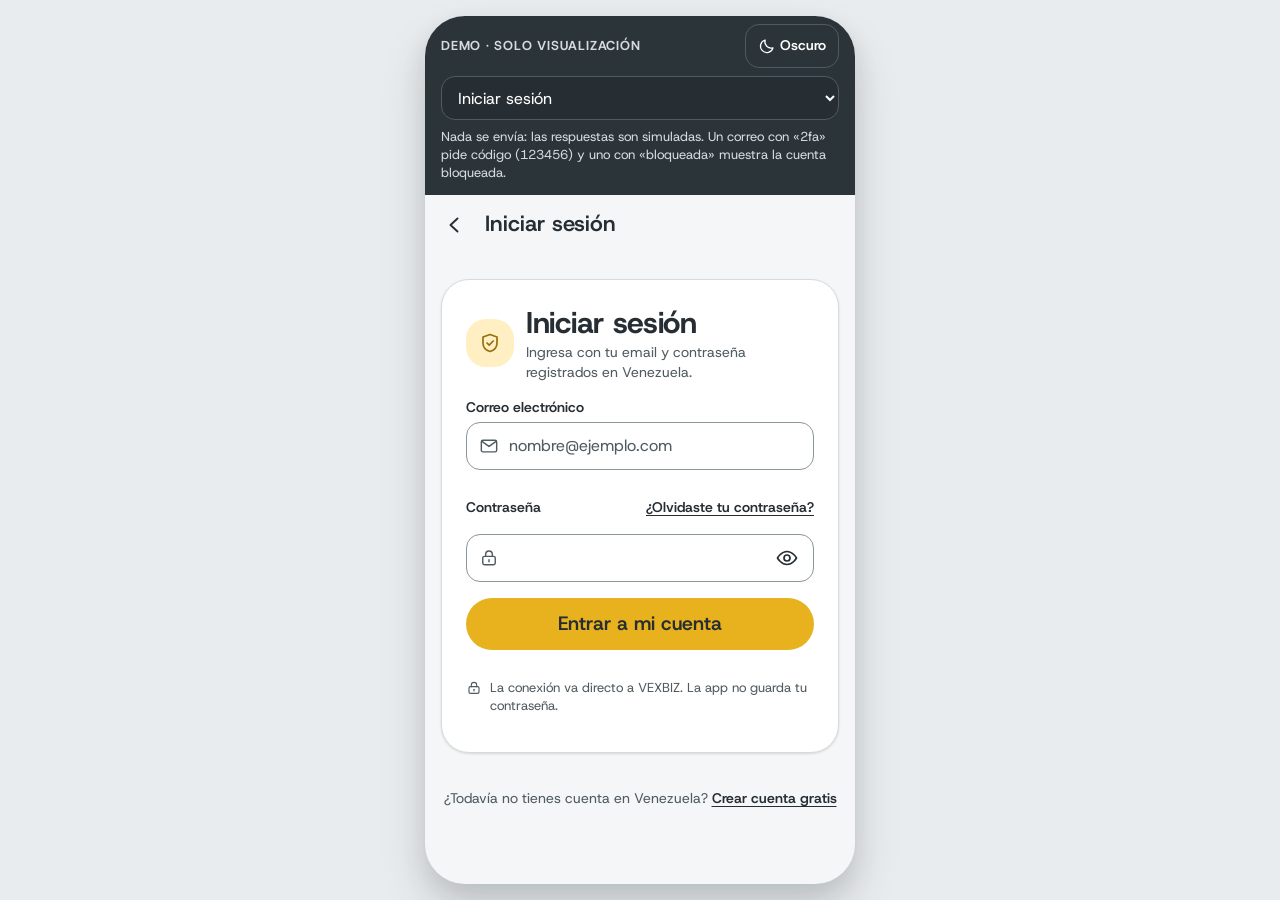
==== acceso-demo.html @ 03c1a617 "Copia de visualización de Iniciar sesión y Crear cuenta (acceso-demo.html) con estados simulados (v1" ====
<!doctype html>
<html lang="es">
<head>
<meta charset="utf-8">
<meta name="viewport" content="width=device-width, initial-scale=1, viewport-fit=cover">
<meta name="robots" content="noindex">
<meta name="theme-color" content="#FFD85E">
<title>VEXBIZ · Acceso (demo)</title>
<link rel="icon" href="assets/icons/favicon-64.png">
<!-- Copia SOLO PARA VISUALIZACIÓN de Iniciar sesión y Crear cuenta. No se conecta a ninguna API:
     todas las respuestas son simuladas en esta página. Generada por tools/build_local.py desde
     tools/acceso-demo.template.html (el sprite de íconos se copia de index.html). -->
<link rel="stylesheet" href="assets/css/fonts.local.css">
<link rel="stylesheet" href="assets/css/tokens.css">
<link rel="stylesheet" href="assets/css/app.css">
<style>
  /* Barra de la demo: fuera del diseño de la app, solo para moverse entre estados */
  .demo { position: sticky; top: 0; z-index: calc(var(--vx-z-sticky) + 1); display: flex; flex-direction: column; gap: var(--vx-sp-2); padding: var(--vx-sp-2) var(--app-gutter) var(--vx-sp-3); background: var(--vx-n-800); color: var(--vx-n-0); }
  .demo__top { display: flex; align-items: center; gap: var(--vx-sp-2); }
  .demo__tag { flex: 1; min-width: 0; font-size: var(--vx-fs-xs); font-weight: 700; letter-spacing: var(--vx-ls-caps); text-transform: uppercase; color: var(--vx-n-200); }
  .demo select { width: 100%; height: var(--vx-tap); padding-inline: var(--vx-sp-3); border-radius: var(--vx-r-md); border: 1px solid var(--vx-n-600); background: var(--vx-n-900); color: var(--vx-n-0); font: inherit; font-size: var(--vx-fs-body); }
  .demo__theme { height: var(--vx-tap); padding-inline: var(--vx-sp-3); border-radius: var(--vx-r-md); border: 1px solid var(--vx-n-600); color: var(--vx-n-0); font-size: var(--vx-fs-sm); font-weight: 600; display: inline-flex; align-items: center; gap: var(--vx-sp-1); }
  .demo__theme .ico { width: 18px; height: 18px; }
  .demo__hint { margin: 0; font-size: var(--vx-fs-xs); color: var(--vx-n-200); }
  .demo-screen { padding-bottom: var(--vx-sp-8); }
  .demo-screen .topbar { top: 0; position: relative; }
  .app .toast { bottom: calc(var(--vx-sp-6) + env(safe-area-inset-bottom, 0px)); }
</style>
<script>try{var t=localStorage.getItem('vx-theme');if(t==='light'||t==='dark')document.documentElement.setAttribute('data-theme',t);}catch(e){}</script>
</head>
<body>
<svg xmlns="http://www.w3.org/2000/svg" width="0" height="0" style="position:absolute" aria-hidden="true" focusable="false">
<defs>
  <g id="i-base" fill="none" stroke="currentColor" stroke-width="1.7" stroke-linecap="round" stroke-linejoin="round"></g>
</defs>
<symbol id="i-search" viewBox="0 0 24 24" fill="none" stroke="currentColor" stroke-width="1.8" stroke-linecap="round" stroke-linejoin="round"><circle cx="11" cy="11" r="7"/><path d="m20 20-3.5-3.5"/></symbol>
<symbol id="i-cart" viewBox="0 0 24 24" fill="none" stroke="currentColor" stroke-width="1.7" stroke-linecap="round" stroke-linejoin="round"><path d="M3 4h2l2.2 10.2a2 2 0 0 0 2 1.6h7.7a2 2 0 0 0 2-1.5L20.5 8H6"/><circle cx="10" cy="20" r="1.4"/><circle cx="17.5" cy="20" r="1.4"/></symbol>
<symbol id="i-user" viewBox="0 0 24 24" fill="none" stroke="currentColor" stroke-width="1.7" stroke-linecap="round" stroke-linejoin="round"><circle cx="12" cy="8" r="3.6"/><path d="M4.5 20a7.5 7.5 0 0 1 15 0"/></symbol>
<symbol id="i-heart" viewBox="0 0 24 24" fill="none" stroke="currentColor" stroke-width="1.7" stroke-linecap="round" stroke-linejoin="round"><path d="M12 20s-7.5-4.6-7.5-9.4A4.1 4.1 0 0 1 12 7.8a4.1 4.1 0 0 1 7.5 2.8C19.5 15.4 12 20 12 20Z"/></symbol>
<symbol id="i-menu" viewBox="0 0 24 24" fill="none" stroke="currentColor" stroke-width="1.8" stroke-linecap="round"><path d="M4 7h16M4 12h16M4 17h16"/></symbol>
<symbol id="i-x" viewBox="0 0 24 24" fill="none" stroke="currentColor" stroke-width="1.8" stroke-linecap="round"><path d="M6 6l12 12M18 6L6 18"/></symbol>
<symbol id="i-store" viewBox="0 0 24 24" fill="none" stroke="currentColor" stroke-width="1.7" stroke-linecap="round" stroke-linejoin="round"><path d="M3.5 9.5 5 4.5h14l1.5 5"/><path d="M4.5 9.5v10h15v-10"/><path d="M9 19.5v-5h6v5"/></symbol>
<symbol id="i-check" viewBox="0 0 24 24" fill="none" stroke="currentColor" stroke-width="2" stroke-linecap="round" stroke-linejoin="round"><path d="m4.5 12.5 5 5 10-11"/></symbol>
<symbol id="i-check-circle" viewBox="0 0 24 24" fill="none" stroke="currentColor" stroke-width="1.8" stroke-linecap="round" stroke-linejoin="round"><circle cx="12" cy="12" r="9"/><path d="m8 12.3 2.7 2.7L16 9.5"/></symbol>
<symbol id="i-shield" viewBox="0 0 24 24" fill="none" stroke="currentColor" stroke-width="1.7" stroke-linecap="round" stroke-linejoin="round"><path d="M12 3.5 5 6v6c0 4.2 3 7.3 7 8.5 4-1.2 7-4.3 7-8.5V6l-7-2.5Z"/><path d="m9 12 2.2 2.2L15.2 10"/></symbol>
<symbol id="i-truck" viewBox="0 0 24 24" fill="none" stroke="currentColor" stroke-width="1.7" stroke-linecap="round" stroke-linejoin="round"><path d="M2.5 6.5h10v9h-10z"/><path d="M12.5 10h4l3 3v2.5h-7z"/><circle cx="6.5" cy="18" r="1.6"/><circle cx="16.5" cy="18" r="1.6"/></symbol>
<symbol id="i-box" viewBox="0 0 24 24" fill="none" stroke="currentColor" stroke-width="1.7" stroke-linecap="round" stroke-linejoin="round"><path d="M12 3.2 20 7v10l-8 3.8L4 17V7l8-3.8Z"/><path d="M4 7l8 3.8L20 7M12 10.8V20.8"/></symbol>
<symbol id="i-tools" viewBox="0 0 24 24" fill="none" stroke="currentColor" stroke-width="1.7" stroke-linecap="round" stroke-linejoin="round"><path d="M14.5 6.5a3.5 3.5 0 0 0 4.6 4.6L21 13l-8 8-2-2"/><path d="M9.5 4 4 9.5l3 3 2.5-2.5 3 3"/></symbol>
<symbol id="i-snow" viewBox="0 0 24 24" fill="none" stroke="currentColor" stroke-width="1.7" stroke-linecap="round" stroke-linejoin="round"><path d="M12 3v18M4.2 7.5l15.6 9M19.8 7.5l-15.6 9"/></symbol>
<symbol id="i-car" viewBox="0 0 24 24" fill="none" stroke="currentColor" stroke-width="1.7" stroke-linecap="round" stroke-linejoin="round"><path d="M3.5 15v-2.4L5.6 8h12.8l2.1 4.6V15"/><path d="M3.5 15h17"/><circle cx="7.2" cy="17" r="1.6"/><circle cx="16.8" cy="17" r="1.6"/></symbol>
<symbol id="i-moto" viewBox="0 0 24 24" fill="none" stroke="currentColor" stroke-width="1.7" stroke-linecap="round" stroke-linejoin="round"><circle cx="5" cy="16.5" r="3"/><circle cx="19" cy="16.5" r="3"/><path d="M8 16.5h5l3-6h3M10 10.5h4"/></symbol>
<symbol id="i-bolt" viewBox="0 0 24 24" fill="none" stroke="currentColor" stroke-width="1.7" stroke-linecap="round" stroke-linejoin="round"><path d="M13.5 3 6 13.5h5L10 21l7.5-10.5h-5L13.5 3Z"/></symbol>
<symbol id="i-pin" viewBox="0 0 24 24" fill="none" stroke="currentColor" stroke-width="1.7" stroke-linecap="round" stroke-linejoin="round"><path d="M12 21s6.5-6 6.5-10.5a6.5 6.5 0 1 0-13 0C5.5 15 12 21 12 21Z"/><circle cx="12" cy="10.3" r="2.4"/></symbol>
<symbol id="i-clock" viewBox="0 0 24 24" fill="none" stroke="currentColor" stroke-width="1.7" stroke-linecap="round" stroke-linejoin="round"><circle cx="12" cy="12" r="8.5"/><path d="M12 7.5V12l3 2"/></symbol>
<symbol id="i-info" viewBox="0 0 24 24" fill="none" stroke="currentColor" stroke-width="1.8" stroke-linecap="round" stroke-linejoin="round"><circle cx="12" cy="12" r="9"/><path d="M12 11v5.5"/><circle cx="12" cy="7.9" r=".9" fill="currentColor" stroke="none"/></symbol>
<symbol id="i-alert" viewBox="0 0 24 24" fill="none" stroke="currentColor" stroke-width="1.8" stroke-linecap="round" stroke-linejoin="round"><path d="M12 4 2.8 20h18.4L12 4Z"/><path d="M12 10v4.4"/><circle cx="12" cy="17.2" r=".9" fill="currentColor" stroke="none"/></symbol>
<symbol id="i-filter" viewBox="0 0 24 24" fill="none" stroke="currentColor" stroke-width="1.8" stroke-linecap="round" stroke-linejoin="round"><path d="M4 6h16M7 12h10M10 18h4"/></symbol>
<symbol id="i-grid" viewBox="0 0 24 24" fill="none" stroke="currentColor" stroke-width="1.8" stroke-linecap="round"><rect x="4" y="4" width="6.5" height="6.5" rx="1.2"/><rect x="13.5" y="4" width="6.5" height="6.5" rx="1.2"/><rect x="4" y="13.5" width="6.5" height="6.5" rx="1.2"/><rect x="13.5" y="13.5" width="6.5" height="6.5" rx="1.2"/></symbol>
<symbol id="i-list" viewBox="0 0 24 24" fill="none" stroke="currentColor" stroke-width="1.8" stroke-linecap="round"><path d="M4 7h16M4 12h16M4 17h16"/></symbol>
<symbol id="i-chev-r" viewBox="0 0 24 24" fill="none" stroke="currentColor" stroke-width="1.9" stroke-linecap="round" stroke-linejoin="round"><path d="m9.5 5.5 7 6.5-7 6.5"/></symbol>
<symbol id="i-chev-l" viewBox="0 0 24 24" fill="none" stroke="currentColor" stroke-width="1.9" stroke-linecap="round" stroke-linejoin="round"><path d="m14.5 5.5-7 6.5 7 6.5"/></symbol>
<symbol id="i-image" viewBox="0 0 24 24" fill="none" stroke="currentColor" stroke-width="1.5" stroke-linecap="round" stroke-linejoin="round"><rect x="3.5" y="5" width="17" height="14" rx="2"/><circle cx="9" cy="10" r="1.7"/><path d="m4.5 17.5 4.7-4.3 3.6 3.2 2.6-2.3 4.1 3.6"/></symbol>
<symbol id="i-whatsapp" viewBox="0 0 24 24" fill="none" stroke="currentColor" stroke-width="1.7" stroke-linecap="round" stroke-linejoin="round"><path d="M20.2 11.6a8.2 8.2 0 0 1-12.1 7.2L3.8 20l1.3-4.2A8.2 8.2 0 1 1 20.2 11.6Z"/><path d="M9 9.2c0 3 2.3 5.4 5.3 5.4.6 0 1-.5 1-1 0-.3-.2-.6-.5-.8l-1-.4-.9.9a4.3 4.3 0 0 1-1.9-1.9l.9-.9-.4-1c-.2-.3-.5-.5-.8-.5-.5 0-1 .4-1 1Z"/></symbol>
<symbol id="i-doc" viewBox="0 0 24 24" fill="none" stroke="currentColor" stroke-width="1.7" stroke-linecap="round" stroke-linejoin="round"><path d="M14 3.5H6.5v17h11V7L14 3.5Z"/><path d="M13.7 3.7V7h3.6M9 12h6M9 15.5h6"/></symbol>
<symbol id="i-card" viewBox="0 0 24 24" fill="none" stroke="currentColor" stroke-width="1.7" stroke-linecap="round" stroke-linejoin="round"><rect x="2.8" y="5.5" width="18.4" height="13" rx="2"/><path d="M2.8 10h18.4M6.5 14.5h3"/></symbol>
<symbol id="i-cash" viewBox="0 0 24 24" fill="none" stroke="currentColor" stroke-width="1.7" stroke-linecap="round" stroke-linejoin="round"><rect x="2.8" y="6.5" width="18.4" height="11" rx="1.8"/><circle cx="12" cy="12" r="2.6"/><path d="M6 12h.01M18 12h.01"/></symbol>
<symbol id="i-sun" viewBox="0 0 24 24" fill="none" stroke="currentColor" stroke-width="1.7" stroke-linecap="round"><circle cx="12" cy="12" r="4"/><path d="M12 3v2M12 19v2M3 12h2M19 12h2M5.6 5.6 7 7M17 17l1.4 1.4M18.4 5.6 17 7M7 17l-1.4 1.4"/></symbol>
<symbol id="i-moon" viewBox="0 0 24 24" fill="none" stroke="currentColor" stroke-width="1.7" stroke-linecap="round" stroke-linejoin="round"><path d="M20 14.5A8.5 8.5 0 0 1 9.5 4a8.5 8.5 0 1 0 10.5 10.5Z"/></symbol>
<symbol id="i-plus" viewBox="0 0 24 24" fill="none" stroke="currentColor" stroke-width="1.9" stroke-linecap="round"><path d="M12 5.5v13M5.5 12h13"/></symbol>
<symbol id="i-swap" viewBox="0 0 24 24" fill="none" stroke="currentColor" stroke-width="1.7" stroke-linecap="round" stroke-linejoin="round"><path d="M4 8h13l-3-3M20 16H7l3 3"/></symbol>
<symbol id="i-trash" viewBox="0 0 24 24" fill="none" stroke="currentColor" stroke-width="1.7" stroke-linecap="round" stroke-linejoin="round"><path d="M4.5 7h15M9 7V4.8h6V7M6.5 7l1 13h9l1-13"/></symbol>

<symbol id="i-mail" viewBox="0 0 24 24" fill="none" stroke="currentColor" stroke-width="1.7" stroke-linecap="round" stroke-linejoin="round"><rect x="2.8" y="5" width="18.4" height="14" rx="2"/><path d="m3.5 6.5 8.5 6 8.5-6"/></symbol>
<symbol id="i-phone" viewBox="0 0 24 24" fill="none" stroke="currentColor" stroke-width="1.7" stroke-linecap="round" stroke-linejoin="round"><path d="M6.5 3.5h3l1.5 4-2 1.4a12 12 0 0 0 6.1 6.1l1.4-2 4 1.5v3a2 2 0 0 1-2.2 2A16.5 16.5 0 0 1 4.5 5.7a2 2 0 0 1 2-2.2Z"/></symbol>
<symbol id="i-help" viewBox="0 0 24 24" fill="none" stroke="currentColor" stroke-width="1.8" stroke-linecap="round" stroke-linejoin="round"><circle cx="12" cy="12" r="9"/><path d="M9.5 9.3a2.6 2.6 0 1 1 3.4 2.5c-.6.2-.9.8-.9 1.4v.6"/><circle cx="12" cy="16.8" r=".9" fill="currentColor" stroke="none"/></symbol>
<symbol id="i-chart" viewBox="0 0 24 24" fill="none" stroke="currentColor" stroke-width="1.7" stroke-linecap="round" stroke-linejoin="round"><path d="M4 20V4M4 20h16"/><path d="M8 17v-5M12.5 17V7.5M17 17v-7"/></symbol>
<symbol id="i-lock" viewBox="0 0 24 24" fill="none" stroke="currentColor" stroke-width="1.7" stroke-linecap="round" stroke-linejoin="round"><rect x="4.5" y="10" width="15" height="10" rx="2"/><path d="M8 10V7.5a4 4 0 0 1 8 0V10"/><path d="M12 14v2.5"/></symbol>
<symbol id="i-eye" viewBox="0 0 24 24" fill="none" stroke="currentColor" stroke-width="1.7" stroke-linecap="round" stroke-linejoin="round"><path d="M2.5 12S6 5.5 12 5.5 21.5 12 21.5 12 18 18.5 12 18.5 2.5 12 2.5 12Z"/><circle cx="12" cy="12" r="3"/></symbol>
<symbol id="i-eye-off" viewBox="0 0 24 24" fill="none" stroke="currentColor" stroke-width="1.7" stroke-linecap="round" stroke-linejoin="round"><path d="M9.9 5.8A9.5 9.5 0 0 1 12 5.5c6 0 9.5 6.5 9.5 6.5a17 17 0 0 1-2.6 3.4M6.3 7.3A16.6 16.6 0 0 0 2.5 12S6 18.5 12 18.5a9 9 0 0 0 4.3-1.1"/><path d="M9.9 9.9a3 3 0 0 0 4.2 4.2"/><path d="m3.5 3.5 17 17"/></symbol>
<symbol id="i-logout" viewBox="0 0 24 24" fill="none" stroke="currentColor" stroke-width="1.7" stroke-linecap="round" stroke-linejoin="round"><path d="M14.5 4.5h3a2 2 0 0 1 2 2v11a2 2 0 0 1-2 2h-3"/><path d="M10 16.5 5.5 12 10 7.5M5.5 12h10"/></symbol>
<symbol id="i-dot" viewBox="0 0 24 24" fill="none" stroke="currentColor" stroke-width="1.7" stroke-linecap="round" stroke-linejoin="round"><circle cx="12" cy="12" r="8.5"/></symbol>
<symbol id="i-map" viewBox="0 0 24 24" fill="none" stroke="currentColor" stroke-width="1.7" stroke-linecap="round" stroke-linejoin="round"><path d="m3.5 6.5 5.5-2 6 2 5.5-2v13l-5.5 2-6-2-5.5 2v-13Z"/><path d="M9 4.5v13M15 6.5v13"/></symbol>
<symbol id="i-award" viewBox="0 0 24 24" fill="none" stroke="currentColor" stroke-width="1.7" stroke-linecap="round" stroke-linejoin="round"><circle cx="12" cy="9" r="5.5"/><path d="m8.5 13.8-1.3 6.4 4.8-2.4 4.8 2.4-1.3-6.4"/></symbol>
<symbol id="i-building" viewBox="0 0 24 24" fill="none" stroke="currentColor" stroke-width="1.7" stroke-linecap="round" stroke-linejoin="round"><path d="M4.5 20.5V5a1.5 1.5 0 0 1 1.5-1.5h7A1.5 1.5 0 0 1 14.5 5v15.5"/><path d="M14.5 10h4a1 1 0 0 1 1 1v9.5M3 20.5h18"/><path d="M8 7.5h3M8 11h3M8 14.5h3"/></symbol>
<symbol id="i-download" viewBox="0 0 24 24" fill="none" stroke="currentColor" stroke-width="1.7" stroke-linecap="round" stroke-linejoin="round"><path d="M12 3.5v11M8 11l4 4 4-4"/><path d="M4.5 18.5v2h15v-2"/></symbol>
<symbol id="i-users" viewBox="0 0 24 24" fill="none" stroke="currentColor" stroke-width="1.7" stroke-linecap="round" stroke-linejoin="round"><circle cx="9" cy="8" r="3.2"/><path d="M3 19a6 6 0 0 1 12 0"/><path d="M16 5.2a3.2 3.2 0 0 1 0 5.6M17.5 13.5A5.5 5.5 0 0 1 21 19"/></symbol>
<symbol id="i-book" viewBox="0 0 24 24" fill="none" stroke="currentColor" stroke-width="1.7" stroke-linecap="round" stroke-linejoin="round"><path d="M4.5 4.5h9a3 3 0 0 1 3 3v12a2.5 2.5 0 0 0-2.5-2.5h-9.5Z"/><path d="M19.5 4.5h-3v15h3Z"/></symbol>
<symbol id="i-target" viewBox="0 0 24 24" fill="none" stroke="currentColor" stroke-width="1.7" stroke-linecap="round" stroke-linejoin="round"><circle cx="12" cy="12" r="8.5"/><circle cx="12" cy="12" r="4.5"/><circle cx="12" cy="12" r="1" fill="currentColor" stroke="none"/></symbol>
<symbol id="i-globe" viewBox="0 0 24 24" fill="none" stroke="currentColor" stroke-width="1.7" stroke-linecap="round" stroke-linejoin="round"><circle cx="12" cy="12" r="8.5"/><path d="M3.5 12h17M12 3.5c2.2 2.4 3.3 5.3 3.3 8.5S14.2 18.1 12 20.5c-2.2-2.4-3.3-5.3-3.3-8.5S9.8 5.9 12 3.5Z"/></symbol>
<symbol id="i-gear" viewBox="0 0 24 24" fill="none" stroke="currentColor" stroke-width="1.7" stroke-linecap="round" stroke-linejoin="round"><circle cx="12" cy="12" r="3.2"/><path d="M12 3v2.2M12 18.8V21M21 12h-2.2M5.2 12H3M18.4 5.6 16.8 7.2M7.2 16.8l-1.6 1.6M18.4 18.4l-1.6-1.6M7.2 7.2 5.6 5.6"/></symbol>
<symbol id="i-chev-d" viewBox="0 0 24 24" fill="none" stroke="currentColor" stroke-width="1.9" stroke-linecap="round" stroke-linejoin="round"><path d="m5.5 9 6.5 7 6.5-7"/></symbol>
<symbol id="i-scale" viewBox="0 0 24 24" fill="none" stroke="currentColor" stroke-width="1.7" stroke-linecap="round" stroke-linejoin="round"><path d="M12 4v16M6.5 20h11M5 7.5h14"/><path d="M5 7.5 2.5 14h5L5 7.5ZM19 7.5 16.5 14h5L19 7.5Z"/></symbol>
<symbol id="i-send" viewBox="0 0 24 24" fill="none" stroke="currentColor" stroke-width="1.7" stroke-linecap="round" stroke-linejoin="round"><path d="M20.5 3.5 10.5 13.5M20.5 3.5l-6.5 17-3.5-7-7-3.5 17-6.5Z"/></symbol>
<!-- Nuevos para la app móvil (mismo estilo: 24x24, trazo 1.7, sin relleno) -->
<symbol id="i-home" viewBox="0 0 24 24" fill="none" stroke="currentColor" stroke-width="1.7" stroke-linecap="round" stroke-linejoin="round"><path d="M3.5 10.5 12 4l8.5 6.5V20h-5.5v-5.5h-6V20H3.5z"/></symbol>
<symbol id="i-bell" viewBox="0 0 24 24" fill="none" stroke="currentColor" stroke-width="1.7" stroke-linecap="round" stroke-linejoin="round"><path d="M6 9.5a6 6 0 0 1 12 0c0 5.5 2.2 7.5 2.2 7.5H3.8S6 15 6 9.5Z"/><path d="M10 20a2.2 2.2 0 0 0 4 0"/></symbol>
<symbol id="i-minus" viewBox="0 0 24 24" fill="none" stroke="currentColor" stroke-width="1.9" stroke-linecap="round"><path d="M5.5 12h13"/></symbol>
<symbol id="i-heart-f" viewBox="0 0 24 24" fill="currentColor" stroke="currentColor" stroke-width="1.7" stroke-linecap="round" stroke-linejoin="round"><path d="M12 20s-7.5-4.6-7.5-9.4A4.1 4.1 0 0 1 12 7.8a4.1 4.1 0 0 1 7.5 2.8C19.5 15.4 12 20 12 20Z"/></symbol>
<symbol id="i-fork" viewBox="0 0 24 24" fill="none" stroke="currentColor" stroke-width="1.7" stroke-linecap="round" stroke-linejoin="round"><path d="M7 3.5v6a2 2 0 0 0 4 0v-6M9 9.5v11M16.5 20.5v-17c-2 1-3 3.5-3 7.5h3"/></symbol>
<symbol id="i-pill" viewBox="0 0 24 24" fill="none" stroke="currentColor" stroke-width="1.7" stroke-linecap="round" stroke-linejoin="round"><rect x="4" y="4" width="16" height="16" rx="4"/><path d="M12 8.5v7M8.5 12h7"/></symbol>
<symbol id="i-signal" viewBox="0 0 24 24" fill="none" stroke="currentColor" stroke-width="1.7" stroke-linecap="round" stroke-linejoin="round"><path d="M12 20.5v-8"/><circle cx="12" cy="10.5" r="1.6"/><path d="M8.3 7a5 5 0 0 0 0 7M15.7 7a5 5 0 0 1 0 7M5.5 4.3a9 9 0 0 0 0 12.4M18.5 4.3a9 9 0 0 1 0 12.4"/></symbol>
<symbol id="i-panel" viewBox="0 0 24 24" fill="none" stroke="currentColor" stroke-width="1.7" stroke-linecap="round" stroke-linejoin="round"><path d="M5 4.5h14l1.5 10h-17z"/><path d="M4.2 9.5h15.6M9.7 4.5 9 14.5M14.3 4.5l.7 10M12 14.5v5M8.5 19.5h7"/></symbol>
</svg>
<div class="app" data-app data-bar="off">
  <section class="screen demo-screen" data-host>
    <div class="demo" role="region" aria-label="Controles de la demo">
      <div class="demo__top">
        <span class="demo__tag">Demo · solo visualización</span>
        <button class="demo__theme" type="button" data-theme-btn aria-pressed="false"><svg class="ico" aria-hidden="true"><use href="#i-moon"/></svg><span>Oscuro</span></button>
      </div>
      <label class="sr" for="demo-state">Ver pantalla</label>
      <select id="demo-state" data-state-pick>
        <optgroup label="Iniciar sesión">
          <option value="login">Iniciar sesión</option>
          <option value="login-error">Correo o contraseña incorrectos</option>
          <option value="login-locked">Cuenta bloqueada</option>
          <option value="login-offline">Sin conexión</option>
          <option value="twofa">Verificación en dos pasos</option>
          <option value="twofa-error">Código no válido</option>
        </optgroup>
        <optgroup label="Crear cuenta">
          <option value="register">Crear cuenta · comprar</option>
          <option value="register-seller">Crear cuenta · vender</option>
          <option value="register-tech">Crear cuenta · técnico</option>
          <option value="register-filled">Crear cuenta · contraseña válida</option>
          <option value="register-done">Cuenta creada</option>
        </optgroup>
        <optgroup label="Después de entrar">
          <option value="account">Cuenta con sesión</option>
        </optgroup>
      </select>
      <p class="demo__hint">Nada se envía: las respuestas son simuladas. Un correo con «2fa» pide código (123456) y uno con «bloqueada» muestra la cuenta bloqueada.</p>
    </div>
    <div data-view></div>
  </section>
  <div class="toast" role="status" aria-live="polite" data-toast-out></div>
</div>

<script>
(function () {
  'use strict';
  var view = document.querySelector('[data-view]'), host = document.querySelector('[data-host]'), pick = document.querySelector('[data-state-pick]');
  var reduce = window.matchMedia && matchMedia('(prefers-reduced-motion: reduce)').matches;
  var user = { first: 'Carlos', last: 'Mendoza', email: 'carlos@empresa.com' };
  var ico = function (id, cls) { return '<svg class="ico' + (cls ? ' ' + cls : '') + '" aria-hidden="true"><use href="#i-' + id + '"/></svg>'; };
  var esc = function (s) { return String(s == null ? '' : s).replace(/[&<>"']/g, function (c) { return { '&': '&amp;', '<': '&lt;', '>': '&gt;', '"': '&quot;', "'": '&#39;' }[c]; }); };
  var wait = function (ms) { return new Promise(function (r) { setTimeout(r, reduce ? Math.min(ms, 300) : ms); }); };
  var toastT;
  function toast(msg) { var el = document.querySelector('[data-toast-out]'); el.textContent = msg; el.classList.add('is-on'); clearTimeout(toastT); toastT = setTimeout(function () { el.classList.remove('is-on'); }, 2600); }

  var INTENT = {
    buy:    { ico: 'cart',  label: 'Comprar',  sub: 'Regístrate gratis para comprar, vender o trabajar como técnico en Venezuela.' },
    sell:   { ico: 'store', label: 'Vender',   sub: 'Crea tu cuenta y da de alta tu empresa en Venezuela. Sin cuota de entrada: pagas una comisión solo sobre lo que vendes.' },
    tech:   { ico: 'tools', label: 'Técnico',  sub: 'Crea tu cuenta y en un minuto tendrás tu perfil de técnico en Venezuela. Después te pedimos tu cédula, tus oficios y tu zona; VexBiz revisa y te avisa.' }
  };
  var RULES = [
    ['len', 'Mínimo 10 caracteres', function (p) { return p.length >= 10; }],
    ['let', 'Al menos una letra', function (p) { return /\p{L}/u.test(p); }],
    ['num', 'Al menos un número', function (p) { return /\d/.test(p); }]
  ];

  var topbar = function (title) { return '<header class="topbar"><button class="iconbtn" type="button" data-go="login" aria-label="Volver">' + ico('chev-l') + '</button><h1 class="topbar__title" tabindex="-1" data-focus>' + title + '</h1></header>'; };
  var msg = function (kind, icon, text, attr) { return '<div class="msg msg--' + kind + '" ' + attr + (text ? '' : ' hidden') + '>' + (text ? ico(icon) + '<span>' + esc(text) + '</span>' : '') + '</div>'; };
  var link = function (label, go) { return '<a class="textlink" href="#" data-go="' + go + '">' + label + '</a>'; };
  var fakeLink = function (label, note) { return '<a class="textlink" href="#" data-toast="' + esc(note) + '">' + label + '</a>'; };
  var head = function (icon, title, sub) { return '<div class="auth__head"><span class="auth__badge">' + ico(icon) + '</span><div><h1>' + title + '</h1><p>' + sub + '</p></div></div>'; };
  var safe = '<p class="auth__safe">' + ico('lock') + '<span>La conexión va directo a VEXBIZ. La app no guarda tu contraseña.</span></p>';

  /* ---------- Pantallas ---------- */
  function login(o) {
    o = o || {};
    return topbar('Iniciar sesión') + '<div class="auth"><div class="auth__card">' +
      head('shield', 'Iniciar sesión', 'Ingresa con tu email y contraseña registrados en Venezuela.') +
      '<form novalidate data-form="login">' +
        msg('danger', 'alert', o.error, 'role="alert" data-error') + msg('info', 'help', o.notice, 'role="status" data-notice') +
        '<div class="fld' + (o.bad === 'email' ? ' fld--bad' : '') + '"><label for="lg-email">Correo electrónico</label><div class="fld__box">' + ico('mail') +
          '<input id="lg-email" name="email" type="email" inputmode="email" autocomplete="username" autocapitalize="none" spellcheck="false" placeholder="nombre@ejemplo.com" value="' + esc(o.email || '') + '"></div></div>' +
        '<div class="fld' + (o.bad === 'password' ? ' fld--bad' : '') + '"><div class="fld__top"><label for="lg-pass">Contraseña</label>' + fakeLink('¿Olvidaste tu contraseña?', 'En la app real abre ve.vexbiz.com/recover') + '</div><div class="fld__box">' + ico('lock') +
          '<input id="lg-pass" name="password" type="password" autocomplete="current-password" value="' + esc(o.password || '') + '">' + peekBtn('lg-pass') + '</div></div>' +
        '<button class="vx-btn vx-btn--primary vx-btn--block vx-btn--lg" type="submit" data-submit><span class="vx-btn__label">Entrar a mi cuenta</span></button>' +
      '</form>' + safe + '</div>' +
      '<p class="auth__alt">¿Todavía no tienes cuenta en Venezuela? ' + link('Crear cuenta gratis', 'register') + '</p></div>';
  }
  function twofa(o) {
    o = o || {};
    return topbar('Iniciar sesión') + '<div class="auth"><div class="auth__card">' +
      head('shield', 'Verificación en dos pasos', 'Escribe el código de tu app de autenticación para terminar de entrar.') +
      '<form novalidate data-form="twofa">' + msg('danger', 'alert', o.error, 'role="alert" data-error') +
        '<div class="fld fld__code' + (o.error ? ' fld--bad' : '') + '"><label for="lg-code">Código de verificación</label><div class="fld__box">' + ico('shield') +
          '<input id="lg-code" name="code" type="text" inputmode="numeric" autocomplete="one-time-code" maxlength="12" autocapitalize="none" spellcheck="false"></div></div>' +
        '<button class="vx-btn vx-btn--primary vx-btn--block vx-btn--lg" type="submit" data-submit><span class="vx-btn__label">Validar y entrar</span></button>' +
        '<button class="vx-btn vx-btn--ghost vx-btn--block" type="button" data-go="login"><span class="vx-btn__label">Usar otra cuenta</span></button>' +
      '</form>' + safe + '</div></div>';
  }
  function register(o) {
    o = o || {};
    var it = INTENT[o.intent || 'buy'], p = o.password || '';
    return topbar('Crear cuenta') + '<div class="auth"><div class="auth__card">' +
      head('user', 'Crear cuenta', '<span data-intent-sub>' + esc(it.sub) + '</span>') +
      '<form novalidate data-form="register">' + msg('danger', 'alert', o.error, 'role="alert" data-error') +
        '<fieldset class="seg"><legend>Quiero</legend>' + Object.keys(INTENT).map(function (k) {
          return '<label>' + ico(INTENT[k].ico) + INTENT[k].label + '<input type="radio" name="intent" value="' + k + '"' + ((o.intent || 'buy') === k ? ' checked' : '') + '></label>';
        }).join('') + '</fieldset>' +
        '<div class="fld-row">' +
          '<div class="fld"><label for="rg-name">Nombre *</label><div class="fld__box"><input id="rg-name" name="name" type="text" autocomplete="given-name" placeholder="Ej. Carlos" value="' + esc(o.name || '') + '"></div></div>' +
          '<div class="fld"><label for="rg-last">Apellido *</label><div class="fld__box"><input id="rg-last" name="last" type="text" autocomplete="family-name" placeholder="Ej. Mendoza" value="' + esc(o.last || '') + '"></div></div>' +
        '</div>' +
        '<div class="fld"><label for="rg-email">Correo electrónico *</label><div class="fld__box">' + ico('mail') + '<input id="rg-email" name="email" type="email" inputmode="email" autocomplete="email" autocapitalize="none" spellcheck="false" placeholder="tunombre@empresa.com" value="' + esc(o.email || '') + '"></div></div>' +
        '<div class="fld"><label for="rg-pass">Contraseña de acceso *</label><div class="fld__box">' + ico('lock') + '<input id="rg-pass" name="password" type="password" autocomplete="new-password" placeholder="Mínimo 10 caracteres" aria-describedby="rg-rules" value="' + esc(p) + '">' + peekBtn('rg-pass') + '</div>' +
          '<ul class="rules" id="rg-rules" data-rules>' + rulesHtml(p) + '</ul></div>' +
        '<div class="fld"><label for="rg-ref">Código de invitación (opcional)</label><div class="fld__box"><input id="rg-ref" name="ref" type="text" autocomplete="off" autocapitalize="characters" spellcheck="false" placeholder="Ej. VX-8942"></div></div>' +
        '<button class="vx-btn vx-btn--primary vx-btn--block vx-btn--lg" type="submit" data-submit><span class="vx-btn__label">Registrar mi cuenta</span></button>' +
        '<p class="auth__legal">Al registrarte, confirmas que aceptas nuestros ' + fakeLink('Términos y Condiciones', 'Términos y Condiciones de VEXBIZ') + ' y la ' + fakeLink('Política de Privacidad', 'Política de Privacidad de VEXBIZ') + '.</p>' +
      '</form></div>' +
      '<p class="auth__alt">¿Ya tienes una cuenta registrada? ' + link('Iniciar sesión', 'login') + '</p></div>';
  }
  function registerDone() {
    return topbar('Crear cuenta') + '<div class="done done--auth"><span class="done__ico">' + ico('check-circle') + '</span><h1 tabindex="-1" data-focus>Cuenta creada</h1>' +
      '<p>Bienvenido a VEXBIZ, ' + esc(user.first) + '. Ya puedes comprar en tiendas verificadas de Venezuela con ' + esc(user.email) + '.</p></div>' +
      '<div class="stack" style="display:flex;flex-direction:column;gap:12px;padding:0 var(--app-gutter)">' +
        '<button class="vx-btn vx-btn--primary vx-btn--block vx-btn--lg" type="button" data-go="account"><span class="vx-btn__label">Ir a mi cuenta</span></button>' +
        '<button class="vx-btn vx-btn--ghost vx-btn--block" type="button" data-toast="En la app real vuelve a Inicio"><span class="vx-btn__label">Seguir comprando</span></button></div>';
  }
  function account() {
    var full = user.last ? user.first + ' ' + user.last : user.email, ini = (user.first[0] || '') + (user.last[0] || '');
    return '<header class="page-head" style="padding-top:var(--vx-sp-5)"><h1 class="page-head__title" tabindex="-1" data-focus>Cuenta</h1></header>' +
      '<div class="profile"><span class="profile__ava profile__ava--in">' + esc(ini.toUpperCase()) + '</span><span class="profile__body"><b>Hola, ' + esc(user.first) + '</b><span>' + esc(full) + '</span></span>' +
        '<button class="vx-btn" type="button" data-logout><span class="vx-btn__label">Salir</span></button></div>' +
      '<p class="label" style="padding:20px var(--app-gutter) 8px">Mis compras</p><div class="list">' +
        row('box', 'Mis pedidos', 'Tus compras en VEXBIZ') + row('heart', 'Favoritos', 'Productos guardados') + row('pin', 'Mis direcciones', 'Ciudad Guayana') + '</div>' +
      '<p class="foot-note">Demo · la cuenta real muestra tu nombre y tus compras de ve.vexbiz.com</p>';
  }
  function row(icon, t, s) { return '<button class="row" type="button" data-toast="' + esc(t) + ': en la app real abre la pantalla"><span class="row__thumb row__thumb--ico">' + ico(icon) + '</span><span class="row__body"><span class="row__title">' + t + '</span><span class="row__sub">' + s + '</span></span>' + ico('chev-r') + '</button>'; }
  function peekBtn(id) { return '<button class="iconbtn" type="button" data-peek aria-pressed="false" aria-label="Ver contraseña" aria-controls="' + id + '">' + ico('eye') + '</button>'; }
  function rulesHtml(p) { return RULES.map(function (r) { var ok = r[2](p); return '<li class="' + (ok ? 'is-ok' : '') + '" data-rule="' + r[0] + '">' + ico(ok ? 'check-circle' : 'dot') + '<span>' + r[1] + '</span><span class="sr">' + (ok ? ': cumple' : ': falta') + '</span></li>'; }).join(''); }

  var STATES = {
    'login':          function () { return [login()]; },
    'login-error':    function () { return [login({ email: user.email, error: 'Correo o contraseña incorrectos.', bad: 'password' })]; },
    'login-locked':   function () { return [login({ email: user.email, notice: 'Bloqueamos la cuenta un rato por demasiados intentos. Prueba de nuevo en unos minutos.' })]; },
    'login-offline':  function () { return [login({ email: user.email, error: 'No hay conexión. Comprueba tu red e inténtalo otra vez.' })]; },
    'twofa':          function () { return [twofa()]; },
    'twofa-error':    function () { return [twofa({ error: 'Ese código no es válido.' })]; },
    'register':       function () { return [register({ intent: 'buy' })]; },
    'register-seller':function () { return [register({ intent: 'sell' })]; },
    'register-tech':  function () { return [register({ intent: 'tech' })]; },
    'register-filled':function () { return [register({ intent: 'buy', name: user.first, last: user.last, email: user.email, password: 'Refrigera2026' })]; },
    'register-done':  function () { return [registerDone()]; },
    'account':        function () { return [account()]; }
  };

  function show(state, focus) {
    if (!STATES[state]) state = 'login';
    view.innerHTML = STATES[state]()[0];
    pick.value = state;
    try { history.replaceState(null, '', '#' + state); } catch (e) {}
    host.scrollTop = 0;
    bind(state);
    if (focus) { var f = view.querySelector('[data-focus]') || view.querySelector('h1'); if (f) { f.setAttribute('tabindex', '-1'); f.focus({ preventScroll: true }); } }
  }

  /* ---------- Comportamiento simulado ---------- */
  function busy(btn, text) { var l = btn.querySelector('.vx-btn__label'); btn.dataset.idle = l.textContent; btn.dataset.state = 'sending'; btn.setAttribute('aria-busy', 'true'); l.textContent = text; }
  function idle(btn) { var l = btn.querySelector('.vx-btn__label'); btn.removeAttribute('data-state'); btn.removeAttribute('aria-busy'); l.textContent = btn.dataset.idle || l.textContent; }
  function done(btn, next) { var l = btn.querySelector('.vx-btn__label'); btn.removeAttribute('aria-busy'); btn.dataset.state = 'done'; l.innerHTML = ico('check', 'ico--sm') + 'Listo'; setTimeout(function () { show(next, true); }, reduce ? 300 : 1100); }
  function setMsg(form, sel, kind, icon, text) { var m = form.querySelector(sel); if (!m) return; m.hidden = !text; m.innerHTML = text ? ico(icon) + '<span>' + esc(text) + '</span>' : ''; }
  function mark(input, bad) { var f = input.closest('.fld'); if (f) f.classList.toggle('fld--bad', !!bad); }

  function bind(state) {
    var form = view.querySelector('form');
    if (!form) return;
    form.querySelectorAll('input').forEach(function (i) { i.addEventListener('input', function () { mark(i, false); setMsg(form, '[data-error]', 'danger', 'alert', ''); }); });

    if (form.dataset.form === 'login') {
      form.addEventListener('submit', function (ev) {
        ev.preventDefault();
        var btn = form.querySelector('[data-submit]'); if (btn.dataset.state) return;
        var e = form.elements.email, p = form.elements.password;
        setMsg(form, '[data-notice]', 'info', 'help', '');
        if (!/^\S+@\S+\.\S+$/.test(e.value.trim())) { mark(e, true); setMsg(form, '[data-error]', 'danger', 'alert', 'Escribe el correo con el que te registraste.'); e.focus(); return; }
        if (!p.value) { mark(p, true); setMsg(form, '[data-error]', 'danger', 'alert', 'Escribe tu contraseña.'); p.focus(); return; }
        busy(btn, 'Entrando…');
        wait(900).then(function () {
          var v = e.value.toLowerCase();
          if (v.indexOf('bloquead') >= 0) { idle(btn); setMsg(form, '[data-notice]', 'info', 'help', 'Bloqueamos la cuenta un rato por demasiados intentos. Prueba de nuevo en unos minutos.'); return; }
          if (v.indexOf('2fa') >= 0) { show('twofa', true); return; }
          var cap = function (w) { return w ? w.charAt(0).toUpperCase() + w.slice(1) : ''; };
          var parts = v.split('@')[0].replace(/[^a-záéíóúñ]/gi, ' ').trim().split(/\s+/);
          user = { first: cap(parts[0]) || 'Carlos', last: cap(parts[1] || ''), email: v };
          done(btn, 'account');
        });
      });
    }
    if (form.dataset.form === 'twofa') {
      form.addEventListener('submit', function (ev) {
        ev.preventDefault();
        var btn = form.querySelector('[data-submit]'); if (btn.dataset.state) return;
        var c = form.elements.code;
        if (!c.value.trim()) { mark(c, true); setMsg(form, '[data-error]', 'danger', 'alert', 'Escribe el código.'); c.focus(); return; }
        busy(btn, 'Comprobando código…');
        wait(900).then(function () {
          if (c.value.trim() === '123456') { done(btn, 'account'); return; }
          idle(btn); c.value = ''; mark(c, true); setMsg(form, '[data-error]', 'danger', 'alert', 'Ese código no es válido.'); c.focus();
        });
      });
      setTimeout(function () { form.elements.code.focus({ preventScroll: true }); }, 60);
    }
    if (form.dataset.form === 'register') {
      var pass = form.elements.password, list = form.querySelector('[data-rules]');
      pass.addEventListener('input', function () { list.innerHTML = rulesHtml(pass.value); });
      form.addEventListener('change', function (ev) {
        if (ev.target.name === 'intent') form.closest('.auth__card').querySelector('[data-intent-sub]').textContent = INTENT[ev.target.value].sub;
      });
      form.addEventListener('submit', function (ev) {
        ev.preventDefault();
        var btn = form.querySelector('[data-submit]'); if (btn.dataset.state) return;
        var f = form.elements, miss = null, err = '';
        if (!f.name.value.trim()) { miss = f.name; err = 'Escribe tu nombre.'; }
        else if (!f.last.value.trim()) { miss = f.last; err = 'Escribe tu apellido.'; }
        else if (!/^\S+@\S+\.\S+$/.test(f.email.value.trim())) { miss = f.email; err = 'Escribe un correo válido, por ejemplo tunombre@empresa.com.'; }
        else if (!RULES.every(function (r) { return r[2](f.password.value); })) { miss = f.password; err = 'La contraseña todavía no cumple los tres requisitos.'; }
        if (miss) { mark(miss, true); setMsg(form, '[data-error]', 'danger', 'alert', err); miss.focus(); return; }
        user = { first: f.name.value.trim(), last: f.last.value.trim(), email: f.email.value.trim() };
        busy(btn, 'Creando cuenta…');
        wait(1100).then(function () { show('register-done', true); });
      });
    }
  }

  /* ---------- Delegación ---------- */
  document.addEventListener('click', function (e) {
    var go = e.target.closest('[data-go]');
    if (go) { e.preventDefault(); show(go.dataset.go, true); return; }
    var pk = e.target.closest('[data-peek]');
    if (pk) {
      var inp = document.getElementById(pk.getAttribute('aria-controls')), on = inp.type === 'password';
      inp.type = on ? 'text' : 'password';
      pk.setAttribute('aria-pressed', String(on)); pk.setAttribute('aria-label', on ? 'Ocultar contraseña' : 'Ver contraseña');
      pk.querySelector('use').setAttribute('href', '#i-' + (on ? 'eye-off' : 'eye'));
      return;
    }
    if (e.target.closest('[data-logout]')) { toast('Cerraste sesión'); show('login', true); return; }
    var t = e.target.closest('[data-toast]');
    if (t) { e.preventDefault(); toast(t.dataset.toast); }
  });
  pick.addEventListener('change', function () { show(pick.value, false); });
  window.addEventListener('hashchange', function () { var h = location.hash.slice(1); if (h && h !== pick.value) show(h, true); });

  var themeBtn = document.querySelector('[data-theme-btn]');
  function isDark() { var a = document.documentElement.getAttribute('data-theme'); return a ? a === 'dark' : !!(window.matchMedia && matchMedia('(prefers-color-scheme: dark)').matches); }
  function paintTheme() { var d = isDark(); themeBtn.setAttribute('aria-pressed', String(d)); themeBtn.querySelector('span').textContent = d ? 'Claro' : 'Oscuro'; themeBtn.querySelector('use').setAttribute('href', '#i-' + (d ? 'sun' : 'moon')); document.querySelector('meta[name=theme-color]').content = d ? '#1E262A' : '#FFD85E'; }
  themeBtn.addEventListener('click', function () { var next = isDark() ? 'light' : 'dark'; document.documentElement.setAttribute('data-theme', next); try { localStorage.setItem('vx-theme', next); } catch (e) {} paintTheme(); });
  paintTheme();

  show((location.hash || '').slice(1) || 'login', false);
})();
</script>
</body>
</html>
---- assets/css/fonts.local.css ----
/* Generado por tools/build_local.py: fuentes incrustadas para file:// */
/* Fuentes auto-alojadas (subconjunto latino, cubre español). */
@font-face{font-family:"Host Grotesk";font-style:normal;font-weight:400;font-display:swap;src:url("[data-uri]") format("woff2");}
@font-face{font-family:"Host Grotesk";font-style:normal;font-weight:500;font-display:swap;src:url("[data-uri]") format("woff2");}
@font-face{font-family:"Host Grotesk";font-style:normal;font-weight:600;font-display:swap;src:url("[data-uri]") format("woff2");}
@font-face{font-family:"Host Grotesk";font-style:normal;font-weight:700;font-display:swap;src:url("[data-uri]") format("woff2");}
@font-face{font-family:"Host Grotesk";font-style:normal;font-weight:800;font-display:swap;src:url("[data-uri]") format("woff2");}
@font-face{font-family:"Inter";font-style:normal;font-weight:400;font-display:swap;src:url("[data-uri]") format("woff2");}
@font-face{font-family:"Inter";font-style:normal;font-weight:500;font-display:swap;src:url("[data-uri]") format("woff2");}
@font-face{font-family:"Inter";font-style:normal;font-weight:600;font-display:swap;src:url("[data-uri]") format("woff2");}
---- assets/css/tokens.css ----
/* ==========================================================================
   VEXBIZ · Design Tokens — marketplace
   Fuente única de verdad. Unifica los dos sistemas previos:
     · vexbiz-landing/css/tokens.css  (Figma "VEXBIZ" · Style Guide)  — tema claro
     · Guía de Análisis de Funcionamiento (Figma "VEXBIZ-WIREFRAMES") — tema oscuro
   Todos los pares texto/fondo validados WCAG AA con contrast-check.py.
   ========================================================================== */

/* --------------------------------------------------------------------------
   1 · PRIMITIVAS — valores crudos. Nunca se usan directamente en un componente.
   -------------------------------------------------------------------------- */
:root {
  /* Ámbar de marca — el 500 es el amarillo VEXBIZ heredado (#e8b21e) */
  --vx-amber-50:  #FFF8E6;
  --vx-amber-100: #FFEFC2;
  --vx-amber-200: #FFE49A;   /* era --vx-amber-300 en la landing */
  --vx-amber-300: #FFD85E;   /* era --vx-amber-400 */
  --vx-amber-400: #F5C32B;
  --vx-amber-500: #E8B21E;   /* MARCA · logo, acento gráfico              */
  --vx-amber-600: #BA8B18;   /* acento sobre claro, ≥3:1 (no-texto/grande) */
  --vx-amber-700: #976F0E;   /* texto y enlaces ámbar sobre claro, ≥4.5:1  */
  --vx-amber-800: #71540B;
  --vx-amber-900: #4C3807;

  /* Neutros — hue 200, el 800 es el charcoal de los wireframes (#2B3438) */
  --vx-n-0:   #FFFFFF;
  --vx-n-25:  #FAFBFB;
  --vx-n-50:  #F4F6F7;
  --vx-n-100: #E9ECEE;
  --vx-n-200: #D6DBDE;
  --vx-n-300: #B6BEC3;
  --vx-n-400: #8B959C;   /* mínimo usable: 3.05:1 sobre blanco */
  --vx-n-500: #6B767D;
  --vx-n-600: #505B61;
  --vx-n-700: #3B454A;
  --vx-n-750: #364147;
  --vx-n-800: #2B3438;   /* CHARCOAL · superficie del tema oscuro */
  --vx-n-900: #262E34;
  --vx-n-950: #1E262A;

  /* Semánticos de estado — deliberadamente SIN ámbar (ver §3 del .md) */
  --vx-success-700: #14703F;  --vx-success-100: #E6F4EC;  --vx-success-400: #61A07E;  --vx-success-300: #7FD3A6;
  --vx-warning-700: #A1490A;  --vx-warning-100: #FDF0E1;  --vx-warning-400: #B68B5D;  --vx-warning-300: #F0B77A;
  --vx-danger-700:  #A8261B;  --vx-danger-100:  #FDECEA;  --vx-danger-400:  #C0847E;  --vx-danger-300:  #F3A79F;
  --vx-info-700:    #12558F;  --vx-info-100:    #E7F0FA;  --vx-info-400:    #7595B6;  --vx-info-300:    #94BDE6;
}

/* --------------------------------------------------------------------------
   2 · SEMÁNTICOS — lo que se usa en los componentes. Cambian con el tema.
   -------------------------------------------------------------------------- */
:root,
:root[data-theme="light"] {
  color-scheme: light;

  --vx-bg:            var(--vx-n-0);      /* fondo de página                */
  --vx-bg-sunken:     var(--vx-n-50);     /* zonas hundidas, listas alternas*/
  --vx-surface:       var(--vx-n-0);      /* tarjeta                        */
  --vx-surface-2:     var(--vx-n-50);     /* hover de fila, cabecera tabla  */
  --vx-surface-3:     var(--vx-n-100);    /* chip, input relleno            */

  --vx-text:          var(--vx-n-900);    /* 13.8:1                          */
  --vx-text-muted:    var(--vx-n-600);    /*  7.0:1                          */
  --vx-text-disabled: var(--vx-n-400);    /*  3.1:1 — solo texto inactivo    */
  --vx-text-invert:   var(--vx-n-0);
  --vx-text-on-accent:var(--vx-n-900);    /* sobre ámbar 400/500 · 7.1:1     */

  --vx-border:        var(--vx-n-200);    /* separadores decorativos         */
  --vx-border-strong: var(--vx-n-400);    /* bordes de control · 3.05:1      */
  --vx-border-accent: var(--vx-amber-600);

  --vx-accent:        var(--vx-amber-500);/* relleno de marca                */
  --vx-accent-hover:  var(--vx-amber-400);
  --vx-accent-text:   var(--vx-amber-700);/* texto/enlace ámbar · 4.6:1      */
  --vx-accent-soft:   var(--vx-amber-100);

  --vx-focus:         var(--vx-amber-700);
  --vx-focus-halo:    rgba(151, 111, 14, 0.28);

  --vx-status-success-fg: var(--vx-success-700); --vx-status-success-bg: var(--vx-success-100); --vx-status-success-bd: var(--vx-success-400);
  --vx-status-warning-fg: var(--vx-warning-700); --vx-status-warning-bg: var(--vx-warning-100); --vx-status-warning-bd: var(--vx-warning-400);
  --vx-status-danger-fg:  var(--vx-danger-700);  --vx-status-danger-bg:  var(--vx-danger-100);  --vx-status-danger-bd:  var(--vx-danger-400);
  --vx-status-info-fg:    var(--vx-info-700);    --vx-status-info-bg:    var(--vx-info-100);    --vx-status-info-bd:    var(--vx-info-400);
  --vx-status-neutral-fg: var(--vx-n-600);       --vx-status-neutral-bg: var(--vx-n-100);       --vx-status-neutral-bd: var(--vx-n-400);

  --vx-shadow-1: 0 1px 2px rgba(23, 30, 33, 0.06), 0 1px 3px rgba(23, 30, 33, 0.08);
  --vx-shadow-2: 0 4px 8px rgba(23, 30, 33, 0.06), 0 8px 24px rgba(23, 30, 33, 0.10);
  --vx-shadow-3: 0 12px 24px rgba(23, 30, 33, 0.10), 0 24px 48px rgba(23, 30, 33, 0.14);

  --vx-scrim: rgba(30, 38, 42, 0.56);
}

:root[data-theme="dark"] {
  color-scheme: dark;

  --vx-bg:            var(--vx-n-950);
  --vx-bg-sunken:     #181F22;
  --vx-surface:       var(--vx-n-800);   /* charcoal de los wireframes */
  --vx-surface-2:     var(--vx-n-750);
  --vx-surface-3:     #3E4950;

  --vx-text:          var(--vx-n-0);
  --vx-text-muted:    var(--vx-n-300);
  --vx-text-disabled: #747E85;
  --vx-text-invert:   var(--vx-n-900);
  --vx-text-on-accent:var(--vx-n-950);

  --vx-border:        rgba(255, 255, 255, 0.12);
  --vx-border-strong: #767F84;
  --vx-border-accent: var(--vx-amber-400);

  --vx-accent:        var(--vx-amber-500);
  --vx-accent-hover:  var(--vx-amber-400);
  --vx-accent-text:   var(--vx-amber-300);
  --vx-accent-soft:   rgba(232, 178, 30, 0.16);

  --vx-focus:         var(--vx-amber-300);
  --vx-focus-halo:    rgba(255, 216, 94, 0.32);

  --vx-status-success-fg: var(--vx-success-300); --vx-status-success-bg: rgba(127, 211, 166, 0.14); --vx-status-success-bd: rgba(127, 211, 166, 0.42);
  --vx-status-warning-fg: var(--vx-warning-300); --vx-status-warning-bg: rgba(240, 183, 122, 0.14); --vx-status-warning-bd: rgba(240, 183, 122, 0.42);
  --vx-status-danger-fg:  var(--vx-danger-300);  --vx-status-danger-bg:  rgba(243, 167, 159, 0.14); --vx-status-danger-bd:  rgba(243, 167, 159, 0.42);
  --vx-status-info-fg:    var(--vx-info-300);    --vx-status-info-bg:    rgba(148, 189, 230, 0.14); --vx-status-info-bd:    rgba(148, 189, 230, 0.42);
  --vx-status-neutral-fg: var(--vx-n-300);       --vx-status-neutral-bg: rgba(182, 190, 195, 0.12); --vx-status-neutral-bd: rgba(182, 190, 195, 0.36);

  --vx-shadow-1: 0 1px 2px rgba(0, 0, 0, 0.40);
  --vx-shadow-2: 0 8px 24px rgba(0, 0, 0, 0.46);
  --vx-shadow-3: 0 24px 48px rgba(0, 0, 0, 0.55);

  --vx-scrim: rgba(0, 0, 0, 0.64);
}

/* Respeta la preferencia del sistema mientras nadie haya elegido tema a mano */
@media (prefers-color-scheme: dark) {
  :root:not([data-theme="light"]) {
    color-scheme: dark;
    --vx-bg: var(--vx-n-950); --vx-bg-sunken: #181F22;
    --vx-surface: var(--vx-n-800); --vx-surface-2: var(--vx-n-750); --vx-surface-3: #3E4950;
    --vx-text: var(--vx-n-0); --vx-text-muted: var(--vx-n-300); --vx-text-disabled: #747E85;
    --vx-text-invert: var(--vx-n-900); --vx-text-on-accent: var(--vx-n-950);
    --vx-border: rgba(255,255,255,.12); --vx-border-strong: #767F84; --vx-border-accent: var(--vx-amber-400);
    --vx-accent-text: var(--vx-amber-300); --vx-accent-soft: rgba(232,178,30,.16);
    --vx-focus: var(--vx-amber-300); --vx-focus-halo: rgba(255,216,94,.32);
    --vx-status-success-fg: var(--vx-success-300); --vx-status-success-bg: rgba(127,211,166,.14); --vx-status-success-bd: rgba(127,211,166,.42);
    --vx-status-warning-fg: var(--vx-warning-300); --vx-status-warning-bg: rgba(240,183,122,.14); --vx-status-warning-bd: rgba(240,183,122,.42);
    --vx-status-danger-fg:  var(--vx-danger-300);  --vx-status-danger-bg:  rgba(243,167,159,.14); --vx-status-danger-bd:  rgba(243,167,159,.42);
    --vx-status-info-fg:    var(--vx-info-300);    --vx-status-info-bg:    rgba(148,189,230,.14); --vx-status-info-bd:    rgba(148,189,230,.42);
    --vx-status-neutral-fg: var(--vx-n-300);       --vx-status-neutral-bg: rgba(182,190,195,.12); --vx-status-neutral-bd: rgba(182,190,195,.36);
    --vx-shadow-1: 0 1px 2px rgba(0,0,0,.40);
    --vx-shadow-2: 0 8px 24px rgba(0,0,0,.46);
    --vx-shadow-3: 0 24px 48px rgba(0,0,0,.55);
    --vx-scrim: rgba(0,0,0,.64);
  }
}

/* --------------------------------------------------------------------------
   3 · TIPOGRAFÍA — dos familias, dos trabajos.
       Titulares  → Host Grotesk        (Figma: "Host Grotesk")
       Apoyo e UI → Inter, opsz 28      (Figma: familia "Inter 28pt")
   -------------------------------------------------------------------------- */
:root {
  --vx-font-display: "Host Grotesk", "Helvetica Neue", Helvetica, Arial, sans-serif;
  --vx-font-body:    "Inter", "Inter 28pt", system-ui, -apple-system, "Segoe UI", Roboto, sans-serif;
  --vx-font-mono:    ui-monospace, "SF Mono", "Cascadia Mono", Menlo, Consolas, monospace;

  /* Eje óptico de Inter. 28 = familia "Inter 28pt" de Figma. */
  --vx-opsz-body: 28;

  --vx-fw-light: 300; --vx-fw-regular: 400; --vx-fw-medium: 500;
  --vx-fw-semibold: 600; --vx-fw-bold: 700; --vx-fw-extrabold: 800;

  /* Escala móvil-primero: el mínimo es el teléfono, el máximo el diseño a 1440 */
  --vx-fs-display: clamp(2.50rem, 1.60rem + 3.9vw, 4.50rem);  /* 40 → 72 */
  --vx-fs-h1:      clamp(2.00rem, 1.45rem + 2.4vw, 3.25rem);  /* 32 → 52 */
  --vx-fs-h2:      clamp(1.625rem, 1.25rem + 1.6vw, 2.50rem); /* 26 → 40 */
  --vx-fs-h3:      clamp(1.375rem, 1.13rem + 1.0vw, 1.875rem);/* 22 → 30 */
  --vx-fs-h4:      clamp(1.125rem, 1.02rem + 0.5vw, 1.375rem);/* 18 → 22 */
  --vx-fs-lead:    clamp(1.0625rem, 1.01rem + 0.25vw, 1.25rem);/*17 → 20 */
  --vx-fs-body:    1rem;      /* 16 · nunca menos en un campo de formulario */
  --vx-fs-sm:      0.875rem;  /* 14 · metadatos, ayuda del campo            */
  --vx-fs-xs:      0.8125rem; /* 13 · MÍNIMO ABSOLUTO. Nada por debajo.     */

  --vx-lh-tight: 1.1;   /* display                */
  --vx-lh-snug:  1.25;  /* titulares              */
  --vx-lh-body:  1.55;  /* párrafo                */
  --vx-lh-loose: 1.7;   /* texto largo, legales   */

  --vx-ls-display: -0.02em;
  --vx-ls-heading: -0.01em;
  --vx-ls-body:     0em;
  --vx-ls-caps:     0.06em;
}

/* --------------------------------------------------------------------------
   4 · ESPACIADO · RADIOS · LAYOUT
   -------------------------------------------------------------------------- */
:root {
  --vx-sp-0: 0;        --vx-sp-1: 0.25rem;  --vx-sp-2: 0.5rem;
  --vx-sp-3: 0.75rem;  --vx-sp-4: 1rem;     --vx-sp-5: 1.5rem;
  --vx-sp-6: 2rem;     --vx-sp-7: 2.5rem;   --vx-sp-8: 3.5rem;
  --vx-sp-9: 5rem;     --vx-sp-10: 7rem;

  --vx-r-xs: 6px;   --vx-r-sm: 10px;  --vx-r-md: 14px;
  --vx-r-lg: 20px;  --vx-r-xl: 28px;  --vx-r-2xl: 40px;
  --vx-r-pill: 999px;

  --vx-container: 1440px;   /* ancho útil del marketplace (la landing usa 1625) */
  --vx-container-narrow: 760px;
  --vx-gutter: clamp(1rem, 4vw, 3rem);
  --vx-header-h: 60px;          /* teléfono */
  --vx-header-h-lg: 76px;       /* escritorio */
  --vx-tabbar-h: 60px;          /* barra inferior del teléfono */
  --vx-tap: 44px;               /* objetivo táctil mínimo. No negociable. */

  --vx-z-base: 0; --vx-z-sticky: 20; --vx-z-header: 60;
  --vx-z-sheet: 80; --vx-z-modal: 100; --vx-z-toast: 120;
}

/* --------------------------------------------------------------------------
   5 · MOTION — tres duraciones, tres curvas. Nada fuera de aquí.
   -------------------------------------------------------------------------- */
:root {
  --vx-dur-fast: 150ms;   /* hover, foco, cambio de estado de un control */
  --vx-dur:      300ms;   /* apertura de panel, entrada de tarjeta       */
  --vx-dur-slow: 500ms;   /* hoja que sube, transición de sección        */

  --vx-ease-standard: cubic-bezier(0.2, 0, 0, 1);
  --vx-ease-enter:    cubic-bezier(0, 0, 0.2, 1);
  --vx-ease-exit:     cubic-bezier(0.4, 0, 1, 1);
  --vx-ease-bounce:   cubic-bezier(0.34, 1.56, 0.64, 1);
}

@media (prefers-reduced-motion: reduce) {
  :root { --vx-dur-fast: 1ms; --vx-dur: 1ms; --vx-dur-slow: 1ms; }
}
---- assets/css/app.css ----
/* ==========================================================================
   VEXBIZ · App móvil (PWA)
   Fuentes: Figma MARKETPLACE (PROTOTIPO/Home 292:800 + COMPONENTES 8:176),
   guia-home-pieza-por-pieza-26-09 (data), guia-diseno-portada-categoria-handoff
   (§1 botones, §2 tab bar 4 ítems, §3.1 .pcard clara, §6 .niche-row, §8.1 .store-card).
   Depende de tokens.css. Capa --app-*: alias de --vx-* (mismo patrón que --hm-*).
   ========================================================================== */

/* ---------- 0 · Capa de tokens de la app ---------- */
:root {
  --app-bg:        var(--vx-bg-sunken);
  --app-card:      var(--vx-surface);
  --app-media:     var(--vx-surface-2);
  --app-line:      var(--vx-border);
  --app-ink:       var(--vx-n-800);      /* botón secundario oscuro (§1) */
  --app-on-ink:    var(--vx-n-0);
  --app-ink-hover: var(--vx-n-700);
  --app-bar:       var(--vx-n-800);      /* cápsula del tab bar, igual en los dos temas */
  --app-bar-fg:    var(--vx-n-300);
  --app-hero:      var(--vx-amber-300);  /* Figma #FFCC4E, degradado de la cabecera */
  --app-scrim:     rgba(30, 38, 42, 0.56);
  --app-gutter:    var(--vx-sp-4);
  --app-gap:       var(--vx-sp-3);
  --app-bar-h:     64px;
  --app-card-w:    calc((100% - var(--app-gap) - var(--vx-sp-5)) / 2);
}
:root[data-theme="dark"] {
  --app-ink: var(--vx-n-100); --app-on-ink: var(--vx-n-900); --app-ink-hover: var(--vx-n-0);
  --app-hero: rgba(232, 178, 30, 0.26);
}
@media (prefers-color-scheme: dark) {
  :root:not([data-theme="light"]) {
    --app-ink: var(--vx-n-100); --app-on-ink: var(--vx-n-900); --app-ink-hover: var(--vx-n-0);
    --app-hero: rgba(232, 178, 30, 0.26);
  }
}

/* ---------- 1 · Base ---------- */
*, *::before, *::after { box-sizing: border-box; }
html, body { height: 100%; margin: 0; }
body {
  background: var(--vx-bg);
  color: var(--vx-text);
  font-family: var(--vx-font-display);
  font-size: var(--vx-fs-sm);
  line-height: 1.4;
  -webkit-font-smoothing: antialiased;
  -webkit-tap-highlight-color: transparent;
}
button, input { font: inherit; color: inherit; }
button { background: none; border: 0; padding: 0; cursor: pointer; }
img { display: block; max-width: 100%; }
a { color: inherit; text-decoration: none; }
fieldset.group { min-width: 0; }
[hidden] { display: none !important; }
:focus-visible { outline: 2px solid var(--vx-focus); outline-offset: 2px; }
[data-focus]:focus { outline: none; } /* títulos que reciben el foco al cambiar de pantalla */
.sr { position: absolute; width: 1px; height: 1px; overflow: hidden; clip: rect(0 0 0 0); white-space: nowrap; }
.ico { width: 24px; height: 24px; flex: none; }
.ico--sm { width: 18px; height: 18px; }
.ico--xs { width: 16px; height: 16px; }

/* ---------- 2 · Marco del teléfono ---------- */
.app {
  position: relative; overflow: hidden;
  height: 100dvh; width: 100%; max-width: 430px; margin-inline: auto;
  background: var(--app-bg);
}
@media (min-width: 600px) {
  body { display: grid; place-items: center; min-height: 100dvh; background: var(--vx-surface-3); }
  .app {
    height: min(880px, calc(100dvh - var(--vx-sp-6)));
    border-radius: var(--vx-r-2xl);
    box-shadow: var(--vx-shadow-3);
  }
}
.screen {
  position: absolute; inset: 0;
  overflow-y: auto; overflow-x: hidden;
  overscroll-behavior: contain; scrollbar-width: none;
  padding-bottom: calc(var(--app-bar-h) + var(--vx-sp-6) + env(safe-area-inset-bottom, 0px));
}
.screen::-webkit-scrollbar { display: none; }
.screen--action { padding-bottom: calc(96px + env(safe-area-inset-bottom, 0px)); }
.screen.is-enter { animation: scr-in var(--vx-dur) var(--vx-ease-enter); }
.screen.is-back  { animation: scr-back var(--vx-dur) var(--vx-ease-enter); }
@keyframes scr-in   { from { opacity: 0; transform: translateX(24px); } }
@keyframes scr-back { from { opacity: 0; transform: translateX(-24px); } }

/* ---------- 3 · Barra superior de pantallas internas ---------- */
.topbar {
  position: sticky; top: 0; z-index: var(--vx-z-sticky);
  display: flex; align-items: center; gap: var(--vx-sp-2);
  min-height: 60px; padding: calc(var(--vx-sp-2) + env(safe-area-inset-top, 0px)) var(--vx-sp-2) var(--vx-sp-2);
  background: color-mix(in srgb, var(--app-bg) 88%, transparent);
  -webkit-backdrop-filter: blur(12px); backdrop-filter: blur(12px);
}
.topbar__title { flex: 1; min-width: 0; margin: 0; font-size: var(--vx-fs-h4); font-weight: 600; white-space: nowrap; overflow: hidden; text-overflow: ellipsis; }
.iconbtn {
  width: var(--vx-tap); height: var(--vx-tap); flex: none; position: relative;
  display: grid; place-items: center; border-radius: 50%; color: var(--vx-text);
  transition: background-color var(--vx-dur-fast) var(--vx-ease-standard);
}
.iconbtn:hover { background: var(--vx-surface-3); }
.iconbtn:active .ico { transform: scale(0.92); }
.iconbtn__dot { position: absolute; top: 10px; right: 11px; width: 9px; height: 9px; border-radius: 50%; background: var(--vx-status-danger-fg); box-shadow: 0 0 0 2px var(--app-hero); }

.page-head { padding: var(--vx-sp-2) var(--app-gutter) var(--vx-sp-4); display: flex; flex-direction: column; gap: var(--vx-sp-1); }
.page-head__crumb { font-size: var(--vx-fs-xs); color: var(--vx-text-muted); }
.page-head__title { margin: 0; font-size: var(--vx-fs-h2); font-weight: 700; letter-spacing: var(--vx-ls-heading); line-height: var(--vx-lh-snug); }
.page-head__sub { margin: 0; font-size: var(--vx-fs-sm); color: var(--vx-text-muted); }

/* ---------- 4 · Botones (§1: 3 variantes × estados) ---------- */
.vx-btn {
  --_bg: var(--vx-surface-3); --_fg: var(--vx-text); --_bd: transparent;
  position: relative; overflow: hidden;
  display: inline-flex; align-items: center; justify-content: center; gap: var(--vx-sp-2);
  min-height: var(--vx-tap); padding: 0 var(--vx-sp-5);
  background: var(--_bg); color: var(--_fg); border: 1px solid var(--_bd);
  border-radius: var(--vx-r-pill);
  font-weight: 600; font-size: var(--vx-fs-body); white-space: nowrap; text-decoration: none;
  transition: background-color var(--vx-dur-fast) var(--vx-ease-standard), color var(--vx-dur-fast) var(--vx-ease-standard), border-color var(--vx-dur-fast) var(--vx-ease-standard);
}
.vx-btn--primary   { --_bg: var(--vx-accent); --_fg: var(--vx-text-on-accent); }
.vx-btn--primary:hover:not(:disabled):not([data-state]) { --_bg: var(--vx-accent-hover); }
.vx-btn--secondary { --_bg: var(--app-ink); --_fg: var(--app-on-ink); }
.vx-btn--secondary:hover:not(:disabled):not([data-state]) { --_bg: var(--app-ink-hover); }
.vx-btn--ghost     { --_bg: transparent; --_fg: var(--vx-text); --_bd: var(--vx-border-strong); }
.vx-btn--ghost:hover:not(:disabled):not([data-state]) { --_bg: var(--vx-surface-2); }
.vx-btn--block { width: 100%; }
.vx-btn--lg { min-height: 52px; font-size: var(--vx-fs-lead); }
.vx-btn:disabled { opacity: .45; cursor: not-allowed; }
.vx-btn:focus-visible { outline: 2px solid var(--vx-focus); outline-offset: 2px; box-shadow: 0 0 0 4px var(--vx-focus-halo); }
.vx-btn__label { display: inline-flex; align-items: center; gap: var(--vx-sp-2); transition: transform var(--vx-dur-fast) var(--vx-ease-standard); }
.vx-btn:active:not(:disabled) .vx-btn__label { transform: scale(.97); }
.vx-btn[data-state="sending"] { pointer-events: none; }
.vx-btn[data-state="sending"] .vx-btn__label::after {
  content: ""; width: 16px; height: 16px; border: 2px solid currentColor; border-right-color: transparent;
  border-radius: 50%; animation: vx-spin 700ms linear infinite;
}
.vx-btn[data-state="done"] { --_bg: var(--vx-status-success-bg); --_fg: var(--vx-status-success-fg); --_bd: var(--vx-status-success-bd); }
@keyframes vx-spin { to { transform: rotate(360deg); } }
@media (prefers-reduced-motion: reduce) { .vx-btn[data-state="sending"] .vx-btn__label::after { animation-duration: 2s; } }

.seeall {
  position: relative; flex: none; height: 32px; display: inline-flex; align-items: center; padding-inline: var(--vx-sp-3);
  border-radius: var(--vx-r-pill); font-size: var(--vx-fs-xs); font-weight: 600;
  background: var(--app-ink); color: var(--app-on-ink);
  transition: background-color var(--vx-dur-fast) var(--vx-ease-standard);
}
.seeall::after { content: ""; position: absolute; inset: -6px -4px; } /* área táctil 44 */
.seeall:hover { background: var(--app-ink-hover); }

/* ---------- 5 · Cabecera de Inicio (Figma 292:800) ---------- */
.hero {
  display: flex; flex-direction: column; gap: var(--vx-sp-3);
  padding-top: calc(var(--vx-sp-5) + env(safe-area-inset-top, 0px));
  background: linear-gradient(180deg, var(--app-hero) 18%, var(--app-bg) 82%);
}
.hero__bar { display: flex; align-items: center; gap: var(--vx-sp-3); padding-inline: var(--app-gutter); }
.avatar {
  width: var(--vx-tap); height: var(--vx-tap); border-radius: 50%; flex: none;
  display: grid; place-items: center; background: var(--app-card); color: var(--vx-text); box-shadow: var(--vx-shadow-1);
}
.searchfield {
  flex: 1; min-width: 0; height: var(--vx-tap);
  display: flex; align-items: center; gap: var(--vx-sp-2);
  padding-inline: var(--vx-sp-4) var(--vx-sp-2);
  border-radius: var(--vx-r-pill); background: var(--app-card); box-shadow: var(--vx-shadow-1);
  color: var(--vx-text-muted); font-size: var(--vx-fs-body); text-align: left;
  transition: box-shadow var(--vx-dur-fast) var(--vx-ease-standard);
}
.searchfield:focus-within { box-shadow: 0 0 0 2px var(--vx-focus), var(--vx-shadow-1); }
.searchfield .ico { width: 20px; height: 20px; }
.searchfield input {
  flex: 1; min-width: 0; height: 100%; border: 0; outline: 0; background: none;
  font-size: var(--vx-fs-body); color: var(--vx-text);
}
.searchfield input::placeholder { color: var(--vx-text-muted); }
.searchfield input::-webkit-search-cancel-button { display: none; }

.loc {
  align-self: flex-start; position: relative;
  display: inline-flex; align-items: center; gap: var(--vx-sp-1);
  margin-inline: var(--app-gutter); min-height: 28px; font-size: var(--vx-fs-body);
}
.loc::after { content: ""; position: absolute; inset: -8px; }
.loc b { font-weight: 600; }

/* Tabs de nicho (Figma 395:1984: texto + subrayado de 3px) */
.niches { display: flex; gap: var(--vx-sp-4); overflow-x: auto; scrollbar-width: none; padding-inline: var(--app-gutter); scroll-padding-inline: var(--app-gutter); }
.niches::-webkit-scrollbar { display: none; }
.niche {
  flex: none; position: relative; min-height: var(--vx-tap);
  display: flex; align-items: center; font-size: var(--vx-fs-body); white-space: nowrap;
}
.niche::after {
  content: ""; position: absolute; left: 0; right: 0; bottom: 6px; height: 3px; border-radius: 2px;
  background: var(--vx-text); transform: scaleX(0);
  transition: transform var(--vx-dur) var(--vx-ease-standard);
}
.niche[aria-selected="true"] { font-weight: 600; }
.niche[aria-selected="true"]::after { transform: scaleX(1); }

/* Carrusel de banners (Figma 321:962) */
.banners { display: flex; flex-direction: column; gap: var(--vx-sp-1); }
.banners__track {
  display: flex; gap: var(--vx-sp-3); overflow-x: auto; scroll-snap-type: x mandatory; scrollbar-width: none;
  padding-inline: var(--app-gutter); scroll-padding-inline: var(--app-gutter);
}
.banners__track::-webkit-scrollbar { display: none; }
.banner { flex: 0 0 100%; scroll-snap-align: start; aspect-ratio: 404 / 132; border-radius: var(--vx-r-md); overflow: hidden; background: var(--vx-n-900); box-shadow: var(--vx-shadow-1); }
.banner img { width: 100%; height: 100%; object-fit: cover; }
.dots { display: flex; justify-content: center; margin-block: calc(var(--vx-sp-2) * -1); }
.dot { width: var(--vx-tap); height: var(--vx-tap); display: grid; place-items: center; }
.dot::before {
  content: ""; width: 6px; height: 6px; border-radius: var(--vx-r-pill); background: var(--vx-border-strong);
  transition: width var(--vx-dur) var(--vx-ease-standard), background-color var(--vx-dur) var(--vx-ease-standard);
}
.dot[aria-current="true"]::before { width: 18px; background: var(--vx-text); }

/* Banda Academia / Técnicos (Figma 476:233, rota cada 4 s) */
.band-ticker { position: relative; height: var(--vx-tap); margin-inline: var(--app-gutter); }
.band {
  position: absolute; inset: 0;
  display: flex; align-items: center; gap: var(--vx-sp-3);
  padding-inline: var(--vx-sp-4) var(--vx-sp-3);
  border-radius: var(--vx-r-pill); text-align: left;
  background: var(--vx-n-800); color: var(--vx-n-100);
  transition: opacity var(--vx-dur-slow) var(--vx-ease-standard), transform var(--vx-dur-slow) var(--vx-ease-standard);
}
.band--alt { background: var(--vx-warning-300); color: var(--vx-n-900); }
.band[aria-hidden="true"] { opacity: 0; transform: translateY(8px); pointer-events: none; }
.band__title { font-weight: 700; font-size: var(--vx-fs-sm); white-space: nowrap; }
.band__logo { height: 14px; width: auto; flex: none; }
.band__text { flex: 1; min-width: 0; font-size: var(--vx-fs-xs); font-weight: 500; line-height: 1.15; overflow: hidden; text-overflow: ellipsis; white-space: nowrap; }
.band .ico { width: 18px; height: 18px; }

/* ---------- 6 · Secciones y carriles ---------- */
.home { display: flex; flex-direction: column; gap: var(--vx-sp-5); }
.sec { display: flex; flex-direction: column; gap: var(--vx-sp-3); }
.sec__head { display: flex; align-items: center; justify-content: space-between; gap: var(--vx-sp-3); padding-inline: var(--app-gutter); }
.sec__title { margin: 0; font-size: var(--vx-fs-h4); font-weight: 600; line-height: 1.2; }
.sec__meta { margin: 0; padding-inline: var(--app-gutter); font-size: var(--vx-fs-xs); color: var(--vx-text-muted); }
.rail {
  display: flex; gap: var(--app-gap);
  overflow-x: auto; scroll-snap-type: x proximity; scrollbar-width: none;
  padding: 2px var(--app-gutter) var(--vx-sp-3); scroll-padding-inline: var(--app-gutter);
}
.rail::-webkit-scrollbar { display: none; }
.rail > * { scroll-snap-align: start; }
.grid { display: grid; grid-template-columns: repeat(2, minmax(0, 1fr)); gap: var(--app-gap); padding-inline: var(--app-gutter); }

/* ---------- 7 · Tarjeta de proveedor (Figma 248:322) ---------- */
.prov {
  flex: 0 0 var(--app-card-w); position: relative;
  aspect-ratio: 194 / 250; border-radius: var(--vx-r-md); overflow: hidden;
  display: flex; flex-direction: column; justify-content: flex-end; align-items: center; gap: var(--vx-sp-2);
  padding: var(--vx-sp-3);
  background-color: var(--vx-n-800); background-position: center top; background-size: 100% auto; background-repeat: no-repeat;
  color: var(--vx-n-0); text-align: center; box-shadow: var(--vx-shadow-2);
  transition: transform var(--vx-dur-fast) var(--vx-ease-standard);
}
.prov::before { content: ""; position: absolute; inset: 0; background: linear-gradient(180deg, transparent 44%, var(--vx-n-800) 63%); }
.prov > * { position: relative; }
.prov:active { transform: scale(0.98); }
.prov__check { position: absolute; top: var(--vx-sp-2); right: var(--vx-sp-2); width: 26px; height: 26px; }
.prov__mono {
  position: absolute; inset: 0 0 auto; height: 58%;
  display: grid; place-items: center;
  font-size: 1.75rem; font-weight: 800; letter-spacing: 0.04em; color: var(--vx-amber-400);
  background: radial-gradient(120% 90% at 50% 0%, var(--vx-n-700), var(--vx-n-800));
}
.prov__name { font-size: var(--vx-fs-sm); font-weight: 600; line-height: 1.2; }
.prov__chip {
  display: inline-flex; align-items: center; height: 24px; padding-inline: 10px;
  border-radius: var(--vx-r-pill); font-size: var(--vx-fs-xs);
  background: rgba(233, 236, 238, 0.18); border: 1px solid rgba(233, 236, 238, 0.28);
}
.prov__count { font-size: var(--vx-fs-sm); color: var(--vx-n-100); font-variant-numeric: tabular-nums; }

/* ---------- 8 · Tarjeta de producto clara (§3.1, decisión B1) ---------- */
.pcard {
  position: relative; min-width: 0;
  display: flex; flex-direction: column;
  border-radius: var(--vx-r-md); overflow: hidden;
  background: var(--app-card); border: 1px solid var(--app-line); box-shadow: var(--vx-shadow-1);
  text-align: left;
  transition: box-shadow var(--vx-dur-fast) var(--vx-ease-standard), transform var(--vx-dur-fast) var(--vx-ease-standard);
}
.rail > .pcard { flex: 0 0 var(--app-card-w); }
.pcard:hover { box-shadow: var(--vx-shadow-2); }
.pcard:active { transform: scale(0.985); }
.pcard__link { display: flex; flex-direction: column; flex: 1; text-align: left; }
.pcard__media { height: 128px; display: grid; place-items: center; background: var(--app-media); }
.pcard__media img { max-height: 104px; max-width: 80%; width: auto; object-fit: contain; }
.pcard__body { padding: var(--vx-sp-3) var(--vx-sp-3) var(--vx-sp-2); display: flex; flex-direction: column; gap: 6px; flex: 1; }
.pcard__name {
  font-size: var(--vx-fs-sm); font-weight: 500; line-height: 1.3; min-height: 2.6em;
  display: -webkit-box; -webkit-line-clamp: 2; -webkit-box-orient: vertical; overflow: hidden;
}
.pcard__sku { font-size: var(--vx-fs-xs); color: var(--vx-text-muted); letter-spacing: 0.02em; }
.pcard__foot { padding: 0 var(--vx-sp-3) var(--vx-sp-3); display: flex; flex-direction: column; gap: var(--vx-sp-2); }
.pcard-price {
  align-self: flex-start; min-height: var(--vx-tap); padding-inline: var(--vx-sp-4);
  display: inline-flex; align-items: center; border-radius: var(--vx-r-pill);
  background: var(--app-ink); color: var(--app-on-ink);
  font-size: var(--vx-fs-body); font-weight: 700; font-variant-numeric: tabular-nums;
  transition: background-color var(--vx-dur-fast) var(--vx-ease-standard);
}
.pcard-price:hover { background: var(--app-ink-hover); }
.pcard__store { display: flex; align-items: center; gap: 4px; min-width: 0; font-size: var(--vx-fs-xs); color: var(--vx-text-muted); }
.pcard__store span { overflow: hidden; text-overflow: ellipsis; white-space: nowrap; }
.pcard__store .ico { width: 16px; height: 16px; color: var(--vx-status-info-fg); }
.pcard-fav {
  position: absolute; top: var(--vx-sp-1); right: var(--vx-sp-1); z-index: 1;
  width: var(--vx-tap); height: var(--vx-tap); display: grid; place-items: center; border-radius: 50%;
  color: var(--vx-text-muted);
}
.pcard-fav::before { content: ""; position: absolute; inset: 6px; border-radius: 50%; background: var(--app-card); box-shadow: var(--vx-shadow-1); }
.pcard-fav .ico { position: relative; width: 18px; height: 18px; }
.pcard-fav[aria-pressed="true"], .iconbtn[aria-pressed="true"] { color: var(--vx-accent-text); }
.pcard-flag {
  position: absolute; top: var(--vx-sp-3); left: var(--vx-sp-3); z-index: 1;
  padding: 2px 8px; border-radius: var(--vx-r-xs);
  background: var(--vx-accent); color: var(--vx-text-on-accent);
  font-size: var(--vx-fs-xs); font-weight: 700;
}

/* Estado de stock: 3 niveles (Disponible · Últimas N · Agotado) */
.stock {
  align-self: flex-start; display: inline-flex; align-items: center; gap: 6px;
  height: 24px; padding-inline: 8px 10px; border-radius: var(--vx-r-pill);
  font-size: var(--vx-fs-xs); font-weight: 500; white-space: nowrap;
  color: var(--vx-status-success-fg); background: var(--vx-status-success-bg); border: 1px solid var(--vx-status-success-bd);
}
.stock::before { content: ""; width: 6px; height: 6px; border-radius: 50%; background: currentColor; flex: none; }
.stock--low { color: var(--vx-status-warning-fg); background: var(--vx-status-warning-bg); border-color: var(--vx-status-warning-bd); }
.stock--low::before { animation: breathe 1.8s ease-in-out infinite; }
.stock--out { color: var(--vx-status-neutral-fg); background: var(--vx-status-neutral-bg); border-color: var(--vx-status-neutral-bd); }
@keyframes breathe { 50% { opacity: 0.35; transform: scale(0.8); } }
@media (prefers-reduced-motion: reduce) { .stock--low::before { animation: none; } }

/* Entrada de tarjetas al hacer scroll (IntersectionObserver). Reposo visible:
   la tarjeta nunca queda en opacidad 0 esperando al observador. */
.reveal.is-visible { animation: card-in var(--vx-dur) var(--vx-ease-enter) both; }
@keyframes card-in { from { opacity: 0; transform: translateY(8px); } }

/* ---------- 9 · Estado vacío y chips ---------- */
.empty {
  margin-inline: var(--app-gutter); padding: var(--vx-sp-5) var(--vx-sp-4);
  display: flex; flex-direction: column; align-items: flex-start; gap: var(--vx-sp-2);
  border-radius: var(--vx-r-md); background: var(--app-card); border: 1px solid var(--app-line);
}
.empty__art { width: 56px; height: 56px; border-radius: var(--vx-r-lg); display: grid; place-items: center; background: var(--vx-surface-2); color: var(--vx-text-muted); margin-bottom: var(--vx-sp-1); }
.empty h3 { margin: 0; font-size: var(--vx-fs-body); font-weight: 600; }
.empty p { margin: 0 0 var(--vx-sp-2); font-size: var(--vx-fs-sm); color: var(--vx-text-muted); }
.chips { display: flex; gap: var(--vx-sp-2); overflow-x: auto; scrollbar-width: none; padding-inline: var(--app-gutter); }
.chips::-webkit-scrollbar { display: none; }
.chip {
  flex: none; position: relative; min-height: 36px; padding-inline: var(--vx-sp-4);
  display: inline-flex; align-items: center; gap: var(--vx-sp-2);
  border-radius: var(--vx-r-pill); border: 1px solid var(--vx-border-strong);
  background: var(--app-card); font-size: var(--vx-fs-sm); font-weight: 500;
  transition: background-color var(--vx-dur-fast) var(--vx-ease-standard), color var(--vx-dur-fast) var(--vx-ease-standard);
}
.chip::after { content: ""; position: absolute; inset: -4px 0; }
.chip[aria-pressed="true"] { background: var(--vx-text); color: var(--vx-bg); border-color: var(--vx-text); }
.vx-status {
  display: inline-flex; align-items: center; gap: 6px; align-self: flex-start;
  padding: 2px var(--vx-sp-3); border-radius: var(--vx-r-pill); border: 1px solid transparent;
  font-size: var(--vx-fs-xs); font-weight: 600; line-height: 1.4; white-space: nowrap;
}
.vx-status .ico { width: 14px; height: 14px; }
.vx-status--info    { color: var(--vx-status-info-fg); background: var(--vx-status-info-bg); border-color: var(--vx-status-info-bd); }
.vx-status--neutral { color: var(--vx-status-neutral-fg); background: var(--vx-status-neutral-bg); border-color: var(--vx-status-neutral-bd); }
.vx-status--warning { color: var(--vx-status-warning-fg); background: var(--vx-status-warning-bg); border-color: var(--vx-status-warning-bd); }
.vx-status--success { color: var(--vx-status-success-fg); background: var(--vx-status-success-bg); border-color: var(--vx-status-success-bd); }

/* ---------- 10 · Categorías: .niche-row (§6) ---------- */
.list { margin-inline: var(--app-gutter); border-radius: var(--vx-r-md); background: var(--app-card); border: 1px solid var(--app-line); overflow: hidden; }
.niche-row { display: flex; align-items: center; gap: var(--vx-sp-3); width: 100%; min-height: 80px; padding: var(--vx-sp-3) var(--vx-sp-4); text-align: left; }
.niche-row + .niche-row, .row + .row { border-top: 1px solid var(--app-line); }
.niche-row__ico { width: 56px; height: 56px; flex: none; border-radius: var(--vx-r-lg); display: grid; place-items: center; background: var(--vx-accent-soft); color: var(--vx-accent-text); }
.niche-row__body { flex: 1; min-width: 0; display: flex; flex-direction: column; gap: 2px; }
.niche-row__name { font-size: var(--vx-fs-h4); font-weight: 600; line-height: 1.2; }
.niche-row__meta { font-size: var(--vx-fs-sm); color: var(--vx-text-muted); }
.niche-row__go { font-size: var(--vx-fs-sm); font-weight: 600; color: var(--vx-accent-text); display: inline-flex; align-items: center; gap: 2px; }
.niche-row__go .ico { width: 16px; height: 16px; }

/* Filas genéricas (carrito, favoritos, cuenta, búsqueda) */
.row { display: flex; align-items: center; gap: var(--vx-sp-3); width: 100%; min-height: 60px; padding: var(--vx-sp-3) var(--vx-sp-4); text-align: left; }
.row__thumb { width: 52px; height: 52px; flex: none; border-radius: var(--vx-r-sm); background: var(--app-media); display: grid; place-items: center; overflow: hidden; }
.row__thumb img { max-width: 42px; max-height: 42px; }
.row__thumb--ico { background: var(--vx-accent-soft); color: var(--vx-accent-text); }
.row__body { flex: 1; min-width: 0; display: flex; flex-direction: column; gap: 2px; }
.row__title { font-size: var(--vx-fs-sm); font-weight: 500; overflow: hidden; text-overflow: ellipsis; white-space: nowrap; }
.row__sub { font-size: var(--vx-fs-xs); color: var(--vx-text-muted); font-variant-numeric: tabular-nums; }
.row__end { font-weight: 700; font-variant-numeric: tabular-nums; text-align: right; }
.row > .ico { color: var(--vx-text-muted); width: 20px; height: 20px; }
.switch { position: relative; width: 48px; height: 28px; flex: none; border-radius: var(--vx-r-pill); background: var(--vx-border-strong); transition: background-color var(--vx-dur) var(--vx-ease-standard); }
.switch::after { content: ""; position: absolute; top: 3px; left: 3px; width: 22px; height: 22px; border-radius: 50%; background: var(--vx-n-0); box-shadow: var(--vx-shadow-1); transition: transform var(--vx-dur) var(--vx-ease-standard); }
[aria-checked="true"] > .switch { background: var(--vx-accent); }
[aria-checked="true"] > .switch::after { transform: translateX(20px); }

/* ---------- 11 · Tiendas: .store-card (§8.1) ---------- */
.store-card {
  display: flex; align-items: center; gap: var(--vx-sp-3); width: 100%; text-align: left;
  padding: var(--vx-sp-4); border-radius: var(--vx-r-lg);
  background: var(--app-card); border: 1px solid var(--app-line); box-shadow: var(--vx-shadow-1);
}
.store-card__logo { width: 48px; height: 48px; flex: none; border-radius: 50%; overflow: hidden; display: grid; place-items: center; background: var(--vx-n-800); color: var(--vx-amber-400); font-weight: 800; }
.store-card__logo img { width: 100%; height: 100%; object-fit: cover; }
.store-card__body { flex: 1; min-width: 0; display: flex; flex-direction: column; gap: 4px; }
.store-card__name { font-size: var(--vx-fs-body); font-weight: 600; }
.store-card__meta { font-size: var(--vx-fs-sm); color: var(--vx-text-muted); }
.stack { display: flex; flex-direction: column; gap: var(--app-gap); padding-inline: var(--app-gutter); }

.store-hero { position: relative; margin: 0 var(--app-gutter) var(--vx-sp-4); border-radius: var(--vx-r-lg); overflow: hidden; background: var(--vx-n-800); color: var(--vx-n-0); }
.store-hero__cover { height: 150px; background-size: cover; background-position: center; }
.store-hero__cover--mono { display: grid; place-items: center; font-size: 2.5rem; font-weight: 800; letter-spacing: .04em; color: var(--vx-amber-400); background: radial-gradient(120% 90% at 50% 0%, var(--vx-n-700), var(--vx-n-800)); }
.store-hero__body { padding: var(--vx-sp-4); display: flex; flex-direction: column; gap: var(--vx-sp-2); }
.store-hero__name { margin: 0; font-size: var(--vx-fs-h3); font-weight: 700; line-height: 1.15; }
.store-hero__meta { font-size: var(--vx-fs-sm); color: var(--vx-n-200); }
.store-hero .vx-status { color: var(--vx-info-300); background: rgba(148, 189, 230, 0.14); border-color: rgba(148, 189, 230, 0.42); }

/* ---------- 12 · Ficha de producto ---------- */
.pd-media { position: relative; height: 280px; margin: 0 var(--app-gutter); border-radius: var(--vx-r-lg); background: var(--app-media); display: grid; place-items: center; }
.pd-media img { height: 190px; max-width: 78%; width: auto; object-fit: contain; }
.pd { padding: var(--vx-sp-4) var(--app-gutter) 0; display: flex; flex-direction: column; gap: var(--vx-sp-3); }
.pd__name { margin: 0; font-size: var(--vx-fs-h3); font-weight: 700; line-height: 1.2; letter-spacing: var(--vx-ls-heading); }
.pd__row { display: flex; align-items: center; justify-content: space-between; gap: var(--vx-sp-3); flex-wrap: wrap; }
.pd__sku { font-size: var(--vx-fs-xs); color: var(--vx-text-muted); letter-spacing: 0.02em; }
.pd__price { font-size: 2rem; font-weight: 700; font-variant-numeric: tabular-nums; line-height: 1.1; }
.pd__price small { display: block; margin-top: 2px; font-size: var(--vx-fs-xs); font-weight: 400; color: var(--vx-text-muted); }
.pd__note { margin: 0; font-size: var(--vx-fs-sm); color: var(--vx-status-warning-fg); }
.facts { display: grid; grid-template-columns: repeat(3, minmax(0, 1fr)); gap: var(--vx-sp-2); }
.fact { padding: var(--vx-sp-3); border-radius: var(--vx-r-md); background: var(--app-card); border: 1px solid var(--app-line); display: flex; flex-direction: column; gap: 4px; }
.fact .ico { width: 20px; height: 20px; color: var(--vx-text-muted); }
.fact b { font-size: var(--vx-fs-xs); font-weight: 600; }
.fact span { font-size: var(--vx-fs-xs); color: var(--vx-text-muted); line-height: 1.25; }
.step { display: inline-flex; align-items: center; border-radius: var(--vx-r-pill); border: 1px solid var(--vx-border-strong); background: var(--app-card); }
.step button { width: var(--vx-tap); height: var(--vx-tap); display: grid; place-items: center; border-radius: 50%; }
.step button:disabled { color: var(--vx-text-disabled); cursor: not-allowed; }
.step output { min-width: 2.5ch; text-align: center; font-weight: 600; font-size: var(--vx-fs-body); font-variant-numeric: tabular-nums; }

/* Barra de acción fija (ficha, carrito, checkout) */
.actionbar {
  position: absolute; left: 0; right: 0; bottom: 0; z-index: 6;
  display: flex; align-items: center; gap: var(--vx-sp-3);
  padding: var(--vx-sp-3) var(--app-gutter) calc(var(--vx-sp-3) + env(safe-area-inset-bottom, 0px));
  background: var(--app-card); border-top: 1px solid var(--app-line); box-shadow: 0 -8px 24px rgba(23, 30, 33, 0.08);
}
.actionbar__sum { flex: none; display: flex; flex-direction: column; }
.actionbar__sum span { font-size: var(--vx-fs-xs); color: var(--vx-text-muted); }
.actionbar__sum b { font-size: var(--vx-fs-h4); font-variant-numeric: tabular-nums; }
.actionbar .vx-btn { flex: 1; }

/* ---------- 13 · Carrito agrupado por proveedor y checkout ---------- */
.group { margin-inline: var(--app-gutter); border-radius: var(--vx-r-md); background: var(--app-card); border: 1px solid var(--app-line); overflow: hidden; }
.group__head { display: flex; align-items: center; gap: var(--vx-sp-2); padding: var(--vx-sp-3) var(--vx-sp-4); background: var(--vx-surface-2); font-weight: 600; }
.group__head .ico { width: 18px; height: 18px; color: var(--vx-status-info-fg); }
.group__foot { display: flex; justify-content: space-between; padding: var(--vx-sp-3) var(--vx-sp-4); border-top: 1px solid var(--app-line); font-size: var(--vx-fs-sm); color: var(--vx-text-muted); }
.group__foot b { color: var(--vx-text); font-variant-numeric: tabular-nums; }
.cartline { display: grid; grid-template-columns: 52px minmax(0, 1fr); gap: var(--vx-sp-3); padding: var(--vx-sp-3) var(--vx-sp-4); }
.cartline + .cartline { border-top: 1px solid var(--app-line); }
.cartline__ctrl { grid-column: 2; display: flex; align-items: center; justify-content: space-between; gap: var(--vx-sp-2); }
.cartline .step { min-height: var(--vx-tap); }
.total { margin: 0 var(--app-gutter); padding: var(--vx-sp-4); border-radius: var(--vx-r-md); background: var(--app-card); border: 1px solid var(--app-line); display: flex; flex-direction: column; gap: var(--vx-sp-2); }
.total__line { display: flex; justify-content: space-between; font-size: var(--vx-fs-sm); color: var(--vx-text-muted); }
.total__line b { color: var(--vx-text); font-variant-numeric: tabular-nums; }
.total__line--big { font-size: var(--vx-fs-body); color: var(--vx-text); }
.total__line--big b { font-size: var(--vx-fs-h4); }
.note { margin: 0 var(--app-gutter); display: flex; gap: var(--vx-sp-2); align-items: flex-start; padding: var(--vx-sp-3) var(--vx-sp-4); border-radius: var(--vx-r-md); background: var(--vx-accent-soft); font-size: var(--vx-fs-sm); }
.note .ico { width: 20px; height: 20px; color: var(--vx-accent-text); }
.opt { display: flex; align-items: center; gap: var(--vx-sp-3); min-height: 64px; padding: var(--vx-sp-3) var(--vx-sp-4); cursor: pointer; }
.opt + .opt { border-top: 1px solid var(--app-line); }
.opt input { width: 22px; height: 22px; flex: none; accent-color: var(--vx-n-800); margin: 0; }
.opt__body { flex: 1; min-width: 0; display: flex; flex-direction: column; gap: 2px; }
.opt__title { font-weight: 600; font-size: var(--vx-fs-sm); }
.opt__sub { font-size: var(--vx-fs-xs); color: var(--vx-text-muted); }
.opt__end { font-size: var(--vx-fs-sm); font-weight: 600; }
.opt--off { opacity: 0.55; cursor: not-allowed; }
.label { margin: 0; padding: var(--vx-sp-2) var(--app-gutter) 0; font-size: var(--vx-fs-xs); font-weight: 600; letter-spacing: var(--vx-ls-caps); text-transform: uppercase; color: var(--vx-text-muted); }

.done { padding: var(--vx-sp-8) var(--app-gutter) var(--vx-sp-5); display: flex; flex-direction: column; align-items: center; text-align: center; gap: var(--vx-sp-3); }
.done__ico { width: 80px; height: 80px; border-radius: 50%; display: grid; place-items: center; color: var(--vx-status-success-fg); background: var(--vx-status-success-bg); }
.done__ico .ico { width: 40px; height: 40px; }
.done h1 { margin: 0; font-size: var(--vx-fs-h2); line-height: 1.15; }
.done p { margin: 0; max-width: 32ch; color: var(--vx-text-muted); font-size: var(--vx-fs-sm); }
.done__code { font-family: var(--vx-font-mono); font-size: var(--vx-fs-body); font-weight: 600; padding: var(--vx-sp-2) var(--vx-sp-4); border-radius: var(--vx-r-pill); background: var(--vx-surface-3); }

/* Cuenta */
.profile { margin: 0 var(--app-gutter); padding: var(--vx-sp-4); display: flex; align-items: center; gap: var(--vx-sp-3); border-radius: var(--vx-r-lg); background: var(--vx-n-800); color: var(--vx-n-0); }
.profile__ava { width: 56px; height: 56px; border-radius: 50%; display: grid; place-items: center; background: var(--vx-accent); color: var(--vx-n-900); flex: none; }
.profile__body { flex: 1; min-width: 0; display: flex; flex-direction: column; gap: 2px; }
.profile__body b { font-size: var(--vx-fs-h4); }
.profile__body span { font-size: var(--vx-fs-sm); color: var(--vx-n-200); }
.profile .vx-btn { --_bg: var(--vx-accent); --_fg: var(--vx-n-900); padding-inline: var(--vx-sp-4); font-size: var(--vx-fs-sm); }
.count { min-width: 24px; height: 24px; padding-inline: 6px; border-radius: var(--vx-r-pill); display: grid; place-items: center; background: var(--vx-surface-3); font-size: var(--vx-fs-xs); font-weight: 700; font-variant-numeric: tabular-nums; }
.foot-note { padding: var(--vx-sp-4) var(--app-gutter); font-size: var(--vx-fs-xs); color: var(--vx-text-muted); text-align: center; }

/* ---------- 14 · Tab bar: cápsula de 4 ítems, etiquetas siempre visibles (§2, B2) ---------- */
.tabbar {
  position: absolute; z-index: 5; left: 50%;
  bottom: calc(var(--vx-sp-4) + env(safe-area-inset-bottom, 0px));
  width: min(352px, calc(100% - 2 * var(--app-gutter)));
  transform: translateX(-50%);
  height: var(--app-bar-h); padding: 6px;
  display: grid; grid-template-columns: repeat(4, 1fr);
  border-radius: var(--vx-r-pill); background: var(--app-bar);
  box-shadow: 0 4px 16px rgba(30, 38, 42, 0.24), 0 2px 4px rgba(30, 38, 42, 0.12);
  transition: transform var(--vx-dur) var(--vx-ease-standard), opacity var(--vx-dur) var(--vx-ease-standard);
}
.tabbar[data-hidden] { transform: translate(-50%, calc(100% + 32px)); opacity: 0; pointer-events: none; }
.tabbar__pill {
  position: absolute; top: 6px; bottom: 6px; left: 6px;
  width: calc((100% - 12px) / 4); border-radius: var(--vx-r-pill); background: var(--vx-accent);
  transform: translateX(calc(var(--i, 0) * 100%));
  transition: transform var(--vx-dur) var(--vx-ease-standard);
}
.tab {
  position: relative; z-index: 1;
  display: flex; flex-direction: column; align-items: center; justify-content: center; gap: 2px;
  border-radius: var(--vx-r-pill); color: var(--app-bar-fg);
  transition: color var(--vx-dur) var(--vx-ease-standard);
}
.tab .ico { width: 22px; height: 22px; transition: transform var(--vx-dur) var(--vx-ease-standard); }
.tab__label { font-size: var(--vx-fs-xs); font-weight: 600; line-height: 1; white-space: nowrap; }
.tab--on { color: var(--vx-n-900); }
.tab--on .ico { transform: translateY(-1px); }
.tab:not(.tab--on):hover { color: var(--vx-n-0); }
.tab:focus-visible { outline-color: var(--vx-amber-300); }
.tab__badge {
  position: absolute; top: 2px; left: calc(50% + 4px);
  min-width: 20px; height: 20px; padding-inline: 5px; border-radius: 10px;
  display: grid; place-items: center;
  font-size: var(--vx-fs-xs); font-weight: 700; line-height: 1; font-variant-numeric: tabular-nums;
  background: var(--vx-accent); color: var(--vx-n-900); box-shadow: 0 0 0 2px var(--app-bar);
}
.tab--on .tab__badge { background: var(--vx-n-900); color: var(--vx-n-0); box-shadow: 0 0 0 2px var(--vx-accent); }
.tab__badge.is-pop { animation: pop var(--vx-dur) var(--vx-ease-bounce); }
@keyframes pop { 0% { transform: scale(0.4); } 70% { transform: scale(1.18); } 100% { transform: scale(1); } }

/* ---------- 15 · Hoja inferior y aviso ---------- */
.layer { position: absolute; inset: 0; z-index: var(--vx-z-sheet); display: flex; align-items: flex-end; }
.scrim { position: absolute; inset: 0; background: var(--app-scrim); animation: fade-in var(--vx-dur) var(--vx-ease-enter); }
.sheet {
  position: relative; width: 100%; max-height: 86%; overflow-y: auto; overscroll-behavior: contain;
  padding: var(--vx-sp-2) var(--app-gutter) calc(var(--vx-sp-5) + env(safe-area-inset-bottom, 0px));
  border-radius: var(--vx-r-xl) var(--vx-r-xl) 0 0; background: var(--app-card);
  display: flex; flex-direction: column; gap: var(--vx-sp-3);
  animation: sheet-up var(--vx-dur-slow) var(--vx-ease-enter);
}
.layer.is-closing .sheet { animation: sheet-down var(--vx-dur) var(--vx-ease-exit) forwards; }
.layer.is-closing .scrim { animation: fade-out var(--vx-dur) var(--vx-ease-exit) forwards; }
@keyframes sheet-up { from { transform: translateY(100%); } }
@keyframes sheet-down { to { transform: translateY(100%); } }
@keyframes fade-in { from { opacity: 0; } }
@keyframes fade-out { to { opacity: 0; } }
.sheet__grab { width: 40px; height: 5px; border-radius: 3px; background: var(--vx-border); align-self: center; flex: none; }
.sheet__top { display: flex; align-items: center; justify-content: space-between; gap: var(--vx-sp-3); }
.sheet__title { margin: 0; font-size: var(--vx-fs-h4); font-weight: 600; }
.sheet .opt { padding-inline: var(--vx-sp-1); }

.toast {
  position: absolute; z-index: var(--vx-z-toast); left: 50%;
  bottom: calc(var(--app-bar-h) + var(--vx-sp-6) + env(safe-area-inset-bottom, 0px));
  transform: translate(-50%, 12px); opacity: 0; pointer-events: none;
  width: max-content; max-width: calc(100% - 2 * var(--app-gutter));
  padding: 10px 16px; border-radius: var(--vx-r-pill);
  background: var(--vx-n-950); color: var(--vx-n-0); font-size: var(--vx-fs-sm); box-shadow: var(--vx-shadow-2);
  transition: opacity var(--vx-dur) var(--vx-ease-standard), transform var(--vx-dur) var(--vx-ease-standard);
}
:root[data-theme="dark"] .toast { background: var(--vx-n-100); color: var(--vx-n-900); }
.toast.is-on { opacity: 1; transform: translate(-50%, 0); }
.app[data-bar="off"] .toast { bottom: calc(96px + env(safe-area-inset-bottom, 0px)); }

/* ---------- 16 · Carga: esqueleto (guía §5: opacidad pulsante, nunca spinner genérico) ---------- */
.skel { border-radius: var(--vx-r-sm); background: var(--vx-surface-2); animation: skel 1.4s ease-in-out infinite; }
@keyframes skel { 50% { background: var(--vx-surface-3); } }
@media (prefers-reduced-motion: reduce) { .skel { animation: none; } }
.skel-card { height: 292px; border-radius: var(--vx-r-md); }
.skel-line { height: 14px; }
.skel-row { height: 64px; border-radius: var(--vx-r-md); }

/* ---------- 17 · Franja de confianza (storefront.trust_bar) ---------- */
.trust-strip { display: grid; grid-template-columns: repeat(2, minmax(0, 1fr)); gap: var(--vx-sp-2); padding-inline: var(--app-gutter); }
.trust-item { display: flex; align-items: center; gap: var(--vx-sp-2); padding: var(--vx-sp-3); border-radius: var(--vx-r-md); background: var(--app-card); border: 1px solid var(--app-line); min-width: 0; }
.trust-item .ico { width: 22px; height: 22px; color: var(--vx-accent-text); }
.trust-item b { display: block; font-size: var(--vx-fs-xs); font-weight: 600; }
.trust-item span { display: block; font-size: var(--vx-fs-xs); color: var(--vx-text-muted); line-height: 1.2; }

/* ---------- 18 · Marcas (storefront.brands) ---------- */
.brand-chip { flex: none; display: flex; flex-direction: column; align-items: center; gap: 6px; width: 84px; text-align: center; }
.brand-chip__mark { width: 64px; height: 64px; border-radius: 50%; display: grid; place-items: center; background: var(--vx-n-800); color: var(--vx-n-0); font-weight: 800; font-size: var(--vx-fs-body); letter-spacing: .02em; }
.brand-chip__name { font-size: var(--vx-fs-xs); font-weight: 600; line-height: 1.15; max-width: 100%; overflow: hidden; text-overflow: ellipsis; white-space: nowrap; }
.brand-chip__count { font-size: var(--vx-fs-xs); color: var(--vx-text-muted); }

/* ---------- 19 · Portada de nicho (guía §7: franja oscura) ---------- */
.niche-hero { position: relative; margin: 0 var(--app-gutter) var(--vx-sp-4); border-radius: var(--vx-r-lg); overflow: hidden; background: var(--vx-n-800); color: var(--vx-n-0); min-height: 132px; display: flex; align-items: flex-end; }
.niche-hero img { position: absolute; inset: 0; width: 100%; height: 100%; object-fit: cover; }
.niche-hero::after { content: ""; position: absolute; inset: 0; background: linear-gradient(180deg, rgba(30,38,42,.05) 0%, rgba(30,38,42,.86) 78%); }
.niche-hero__body { position: relative; z-index: 1; padding: var(--vx-sp-4); display: flex; flex-direction: column; gap: 2px; }
.niche-hero__name { margin: 0; font-size: var(--vx-fs-h3); font-weight: 700; line-height: 1.1; }
.niche-hero__meta { font-size: var(--vx-fs-sm); color: var(--vx-n-100); }
.niche-row__ico--img { background: var(--vx-surface-2); overflow: hidden; }
.niche-row__ico--img img { width: 100%; height: 100%; object-fit: cover; }
.chip__count { color: var(--vx-text-muted); font-variant-numeric: tabular-nums; }
.chip[aria-pressed="true"] .chip__count { color: inherit; opacity: .75; }
.more { display: flex; justify-content: center; padding: var(--vx-sp-4) var(--app-gutter) 0; }
.sync-note { margin: 0; padding: 0 var(--app-gutter) var(--vx-sp-3); font-size: var(--vx-fs-xs); color: var(--vx-text-muted); display: flex; align-items: center; gap: 6px; }
.sync-note .ico { width: 16px; height: 16px; }

/* ---------- 20 · Ficha: galería, ofertas, características ---------- */
.gallery { display: flex; gap: var(--vx-sp-2); overflow-x: auto; scroll-snap-type: x mandatory; scrollbar-width: none; padding-inline: var(--app-gutter); }
.gallery::-webkit-scrollbar { display: none; }
.gallery .pd-media { flex: 0 0 100%; margin: 0; scroll-snap-align: center; }
.pd-media img { border-radius: var(--vx-r-sm); }
.pd__brand { font-size: var(--vx-fs-xs); font-weight: 700; letter-spacing: var(--vx-ls-caps); text-transform: uppercase; color: var(--vx-text-muted); }
.pd__badges { display: flex; flex-wrap: wrap; gap: var(--vx-sp-2); align-items: center; }
.pd__price--ask { font-size: var(--vx-fs-h3); }
.sec--pd { margin-top: var(--vx-sp-5); }
.specs { margin: 0 var(--app-gutter); display: grid; grid-template-columns: minmax(0, 1fr) minmax(0, 1.2fr); border-radius: var(--vx-r-md); overflow: hidden; border: 1px solid var(--app-line); background: var(--app-card); }
.specs dt, .specs dd { margin: 0; padding: var(--vx-sp-3) var(--vx-sp-4); font-size: var(--vx-fs-sm); border-top: 1px solid var(--app-line); }
.specs dt { color: var(--vx-text-muted); }
.specs dd { font-weight: 500; overflow-wrap: anywhere; }
.specs dt:nth-of-type(1), .specs dd:nth-of-type(1) { border-top: 0; }
.desc { margin: 0 var(--app-gutter); font-size: var(--vx-fs-body); line-height: var(--vx-lh-body); color: var(--vx-text); white-space: pre-line; }
.offer { display: flex; align-items: center; gap: var(--vx-sp-3); min-height: 64px; padding: var(--vx-sp-3) var(--vx-sp-4); cursor: pointer; }
.offer + .offer { border-top: 1px solid var(--app-line); }
.offer input { width: 22px; height: 22px; flex: none; margin: 0; accent-color: var(--vx-n-800); }
.offer__price { font-weight: 700; font-variant-numeric: tabular-nums; }

/* ---------- 21 · Instalación y estado de red ---------- */
.install { margin: 0 var(--app-gutter); display: flex; align-items: center; gap: var(--vx-sp-3); padding: var(--vx-sp-3) var(--vx-sp-4); border-radius: var(--vx-r-md); background: var(--vx-accent-soft); }
.install__ico { width: 44px; height: 44px; border-radius: var(--vx-r-sm); flex: none; overflow: hidden; }
.install__body { flex: 1; min-width: 0; display: flex; flex-direction: column; gap: 2px; }
.install__body b { font-size: var(--vx-fs-sm); }
.install__body span { font-size: var(--vx-fs-xs); color: var(--vx-text-muted); }
.install .vx-btn { min-height: var(--vx-tap); padding-inline: var(--vx-sp-4); font-size: var(--vx-fs-sm); }
.store-card__logo img { background: var(--vx-n-0); }
.prov__logo { position: absolute; inset: 0 0 auto; height: 58%; display: grid; place-items: center; background: radial-gradient(120% 90% at 50% 0%, var(--vx-n-700), var(--vx-n-800)); }
.prov__logo img { width: 72px; height: 72px; border-radius: 50%; object-fit: cover; background: var(--vx-n-0); box-shadow: 0 0 0 3px rgba(255,255,255,.14); }
img[data-broken] { display: none !important; }
.pcard__noimg { color: var(--vx-text-disabled); }
.pcard__noimg .ico { width: 36px; height: 36px; }
.pcard-price--ask { font-size: var(--vx-fs-sm); }
.store-card__logo--lg { width: 88px; height: 88px; font-size: 1.75rem; box-shadow: 0 0 0 4px rgba(255,255,255,.12); }

/* ---------- 16 · Iniciar sesión (cuenta real de ve.vexbiz.com) ---------- */
.auth { padding: var(--vx-sp-5) var(--app-gutter) var(--vx-sp-8); display: flex; flex-direction: column; gap: var(--vx-sp-5); }
.auth__card { padding: var(--vx-sp-5); border-radius: var(--vx-r-xl); background: var(--app-card); border: 1px solid var(--app-line); box-shadow: var(--vx-shadow-1); display: flex; flex-direction: column; gap: var(--vx-sp-4); }
.auth__head { display: flex; align-items: center; gap: var(--vx-sp-3); }
.auth__badge { width: 48px; height: 48px; flex: none; border-radius: var(--vx-r-lg); display: grid; place-items: center; background: var(--vx-accent-soft); color: var(--vx-accent-text); }
.auth__badge .ico { width: 24px; height: 24px; }
.auth__head h1 { margin: 0; font-size: var(--vx-fs-h3); line-height: var(--vx-lh-snug); letter-spacing: var(--vx-ls-heading); }
.auth__head p { margin: 2px 0 0; font-size: var(--vx-fs-sm); color: var(--vx-text-muted); }
.auth form { display: flex; flex-direction: column; gap: var(--vx-sp-4); }
.fld { display: flex; flex-direction: column; gap: var(--vx-sp-1); }
.fld__top { display: flex; align-items: baseline; justify-content: space-between; gap: var(--vx-sp-2); }
.fld label { font-size: var(--vx-fs-sm); font-weight: 600; }
.fld__box {
  display: flex; align-items: center; gap: var(--vx-sp-2); min-height: 48px; padding-inline: var(--vx-sp-3) var(--vx-sp-1);
  border-radius: var(--vx-r-md); border: 1px solid var(--vx-border-strong); background: var(--vx-surface);
  transition: border-color var(--vx-dur-fast) var(--vx-ease-standard), box-shadow var(--vx-dur-fast) var(--vx-ease-standard);
}
.fld__box > .ico { width: 20px; height: 20px; color: var(--vx-text-muted); flex: none; }
.fld__box:focus-within { border-color: var(--vx-focus); box-shadow: 0 0 0 3px var(--vx-focus-halo); }
.fld__box input { flex: 1; min-width: 0; height: 46px; border: 0; outline: 0; background: none; font-size: var(--vx-fs-body); color: var(--vx-text); }
.fld__box input::placeholder { color: var(--vx-text-muted); }
.fld__box .iconbtn { width: var(--vx-tap); height: var(--vx-tap); }
.fld--bad .fld__box { border-color: var(--vx-status-danger-bd); }
.fld__code input { letter-spacing: 0.35em; font-family: var(--vx-font-mono); font-variant-numeric: tabular-nums; }
.textlink { display: inline-flex; align-items: center; min-height: var(--vx-tap); font-size: var(--vx-fs-sm); font-weight: 600; color: var(--vx-text); text-decoration: underline; text-underline-offset: 3px; }
.auth__alt { margin: 0; text-align: center; font-size: var(--vx-fs-sm); color: var(--vx-text-muted); }
.msg { display: flex; gap: var(--vx-sp-2); align-items: flex-start; padding: var(--vx-sp-3); border-radius: var(--vx-r-md); border: 1px solid; font-size: var(--vx-fs-sm); }
.msg .ico { width: 18px; height: 18px; flex: none; margin-top: 1px; }
.msg--danger { color: var(--vx-status-danger-fg); background: var(--vx-status-danger-bg); border-color: var(--vx-status-danger-bd); }
.msg--info { color: var(--vx-status-info-fg); background: var(--vx-status-info-bg); border-color: var(--vx-status-info-bd); }
.msg[hidden] { display: none; }
.auth__safe { display: flex; gap: var(--vx-sp-2); align-items: flex-start; font-size: var(--vx-fs-xs); color: var(--vx-text-muted); }
.auth__safe .ico { width: 16px; height: 16px; flex: none; margin-top: 1px; }
.profile__ava img { width: 100%; height: 100%; border-radius: 50%; object-fit: cover; }
.profile__ava--in { font-weight: 700; font-size: var(--vx-fs-h4); }
.order-thumb { overflow: hidden; }
.order-thumb img { width: 100%; height: 100%; object-fit: cover; }
.vx-status--danger { color: var(--vx-status-danger-fg); background: var(--vx-status-danger-bg); border-color: var(--vx-status-danger-bd); }
.pager { display: flex; justify-content: center; padding: var(--vx-sp-4) var(--app-gutter); }
.avatar--in { background: var(--vx-n-800); color: var(--vx-n-0); font-weight: 700; font-size: var(--vx-fs-sm); }
.hero__hello { margin: 0; padding-inline: var(--app-gutter); font-size: var(--vx-fs-body); }
.hero__hello b { font-weight: 700; }

/* ---------- 17 · Crear cuenta (copia de ve.vexbiz.com/register) ---------- */
.fld-row { display: grid; grid-template-columns: repeat(2, minmax(0, 1fr)); gap: var(--vx-sp-3); }
.fld-row > .fld, .fld__box { min-width: 0; }
.fld__hint { margin: 0; font-size: var(--vx-fs-xs); color: var(--vx-text-muted); }
.rules { list-style: none; margin: var(--vx-sp-1) 0 0; padding: 0; display: flex; flex-direction: column; gap: 4px; }
.rules li { display: flex; align-items: center; gap: var(--vx-sp-2); font-size: var(--vx-fs-xs); color: var(--vx-text-muted); transition: color var(--vx-dur-fast) var(--vx-ease-standard); }
.rules li .ico { width: 16px; height: 16px; }
.rules li.is-ok { color: var(--vx-status-success-fg); }
.seg { display: grid; grid-template-columns: repeat(3, minmax(0, 1fr)); gap: var(--vx-sp-2); border: 0; margin: 0; padding: 0; min-width: 0; }
.seg legend { padding: 0; margin-bottom: var(--vx-sp-2); font-size: var(--vx-fs-sm); font-weight: 600; }
.seg label { position: relative; display: inline-flex; align-items: center; justify-content: center; gap: var(--vx-sp-1); min-height: var(--vx-tap); padding-inline: var(--vx-sp-3); border-radius: var(--vx-r-pill); border: 1px solid var(--vx-border-strong); background: var(--vx-surface); font-size: var(--vx-fs-sm); font-weight: 600; cursor: pointer; transition: background var(--vx-dur-fast) var(--vx-ease-standard), border-color var(--vx-dur-fast) var(--vx-ease-standard); }
.seg label .ico { width: 18px; height: 18px; }
.seg input { position: absolute; opacity: 0; inset: 0; margin: 0; cursor: pointer; }
.seg label:has(input:checked) { background: var(--app-ink); border-color: var(--app-ink); color: var(--app-on-ink); }
.seg label:has(input:focus-visible) { box-shadow: 0 0 0 3px var(--vx-focus-halo); border-color: var(--vx-focus); }
.auth__legal { margin: 0; font-size: var(--vx-fs-xs); color: var(--vx-text-muted); text-align: center; }
.auth__legal .textlink { min-height: 0; font-size: inherit; }
.done--auth { padding-top: var(--vx-sp-6); }
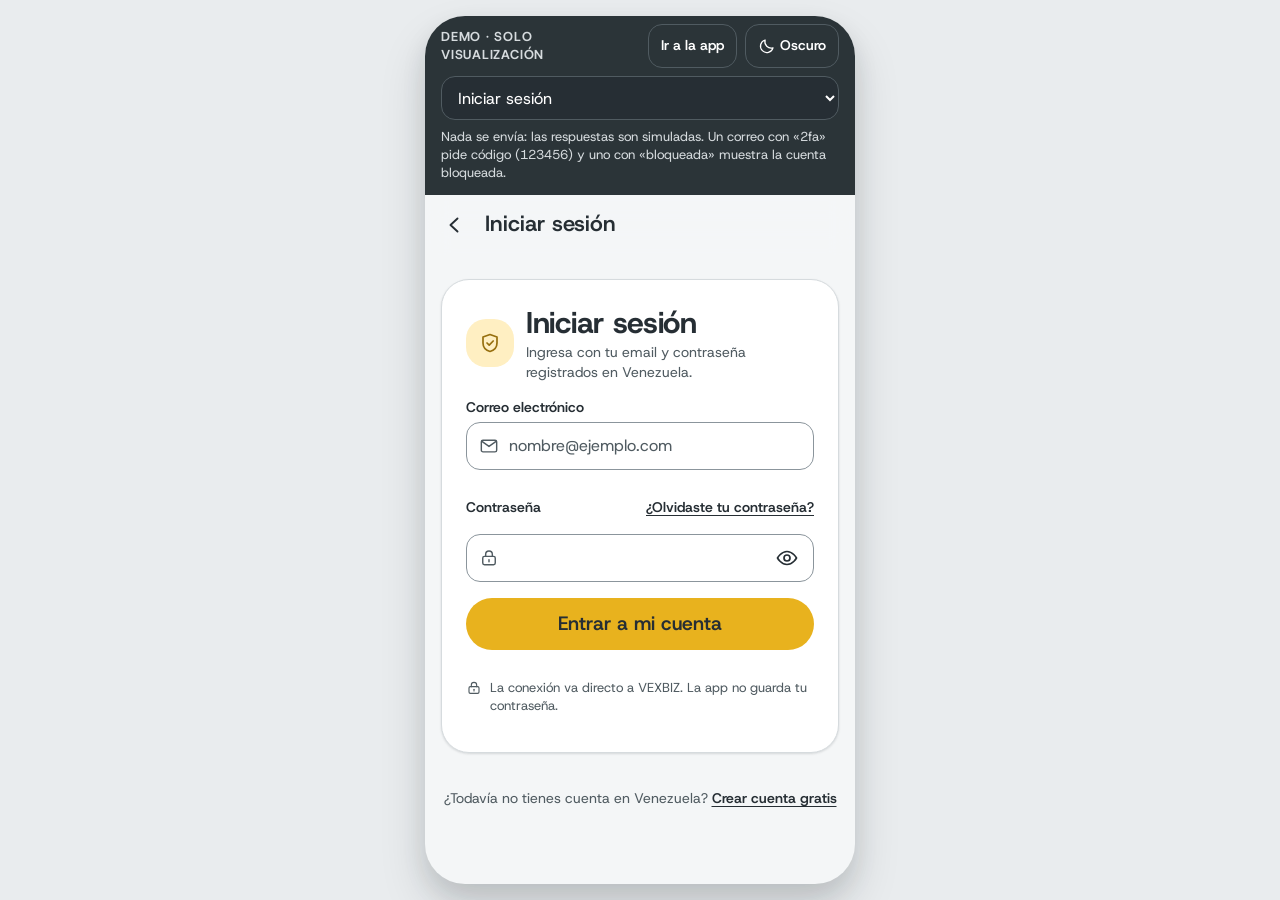
==== commit 96503bec: "Iniciar sesión y Crear cuenta integrados en la app: modo demostración fuera de vexbiz.com, #/registr" ====
--- a/acceso-demo.html
+++ b/acceso-demo.html
@@ -106,6 +106,7 @@
     <div class="demo" role="region" aria-label="Controles de la demo">
       <div class="demo__top">
         <span class="demo__tag">Demo · solo visualización</span>
+        <a class="demo__theme" href="index.html#/cuenta">Ir a la app</a>
         <button class="demo__theme" type="button" data-theme-btn aria-pressed="false"><svg class="ico" aria-hidden="true"><use href="#i-moon"/></svg><span>Oscuro</span></button>
       </div>
       <label class="sr" for="demo-state">Ver pantalla</label>
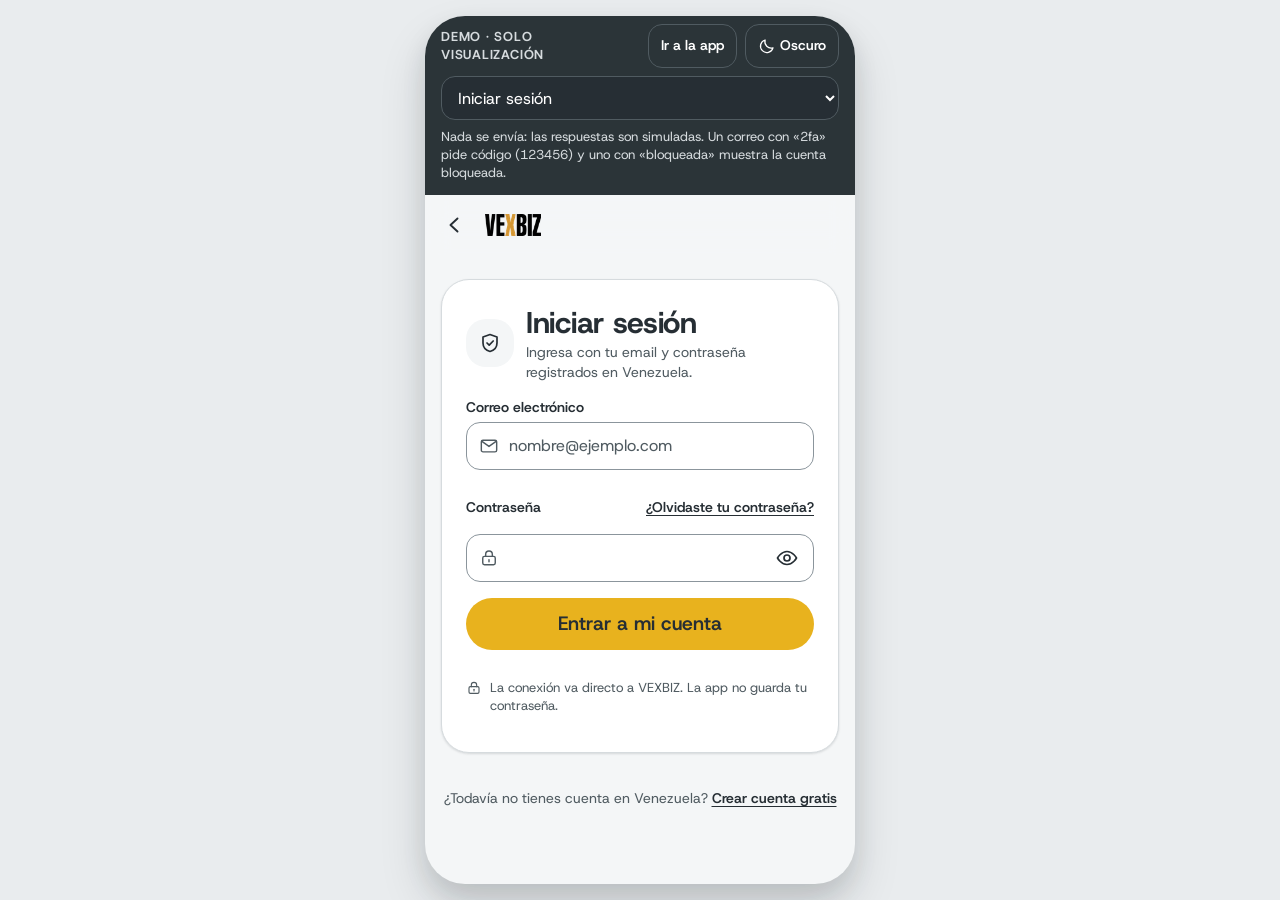
==== commit eabf4f32: "Auditoría 28/09 aplicada: pautas web y aspecto premium (v1.3.0) Co-Authored-By: Claude Opus 5.5 <nor" ====
--- a/acceso-demo.html
+++ b/acceso-demo.html
@@ -4,7 +4,8 @@
 <meta charset="utf-8">
 <meta name="viewport" content="width=device-width, initial-scale=1, viewport-fit=cover">
 <meta name="robots" content="noindex">
-<meta name="theme-color" content="#FFD85E">
+<meta name="theme-color" content="#FFD85E" media="(prefers-color-scheme: light)">
+<meta name="theme-color" content="#1E262A" media="(prefers-color-scheme: dark)">
 <title>VEXBIZ · Acceso (demo)</title>
 <link rel="icon" href="assets/icons/favicon-64.png">
 <!-- Copia SOLO PARA VISUALIZACIÓN de Iniciar sesión y Crear cuenta. No se conecta a ninguna API:
@@ -79,6 +80,8 @@
 <symbol id="i-eye-off" viewBox="0 0 24 24" fill="none" stroke="currentColor" stroke-width="1.7" stroke-linecap="round" stroke-linejoin="round"><path d="M9.9 5.8A9.5 9.5 0 0 1 12 5.5c6 0 9.5 6.5 9.5 6.5a17 17 0 0 1-2.6 3.4M6.3 7.3A16.6 16.6 0 0 0 2.5 12S6 18.5 12 18.5a9 9 0 0 0 4.3-1.1"/><path d="M9.9 9.9a3 3 0 0 0 4.2 4.2"/><path d="m3.5 3.5 17 17"/></symbol>
 <symbol id="i-logout" viewBox="0 0 24 24" fill="none" stroke="currentColor" stroke-width="1.7" stroke-linecap="round" stroke-linejoin="round"><path d="M14.5 4.5h3a2 2 0 0 1 2 2v11a2 2 0 0 1-2 2h-3"/><path d="M10 16.5 5.5 12 10 7.5M5.5 12h10"/></symbol>
 <symbol id="i-dot" viewBox="0 0 24 24" fill="none" stroke="currentColor" stroke-width="1.7" stroke-linecap="round" stroke-linejoin="round"><circle cx="12" cy="12" r="8.5"/></symbol>
+<symbol id="i-pause" viewBox="0 0 24 24" fill="none" stroke="currentColor" stroke-width="1.8" stroke-linecap="round" stroke-linejoin="round"><path d="M9 6v12M15 6v12"/></symbol>
+<symbol id="i-play" viewBox="0 0 24 24" fill="none" stroke="currentColor" stroke-width="1.8" stroke-linecap="round" stroke-linejoin="round"><path d="M8 5.5v13l10-6.5-10-6.5Z"/></symbol>
 <symbol id="i-map" viewBox="0 0 24 24" fill="none" stroke="currentColor" stroke-width="1.7" stroke-linecap="round" stroke-linejoin="round"><path d="m3.5 6.5 5.5-2 6 2 5.5-2v13l-5.5 2-6-2-5.5 2v-13Z"/><path d="M9 4.5v13M15 6.5v13"/></symbol>
 <symbol id="i-award" viewBox="0 0 24 24" fill="none" stroke="currentColor" stroke-width="1.7" stroke-linecap="round" stroke-linejoin="round"><circle cx="12" cy="9" r="5.5"/><path d="m8.5 13.8-1.3 6.4 4.8-2.4 4.8 2.4-1.3-6.4"/></symbol>
 <symbol id="i-building" viewBox="0 0 24 24" fill="none" stroke="currentColor" stroke-width="1.7" stroke-linecap="round" stroke-linejoin="round"><path d="M4.5 20.5V5a1.5 1.5 0 0 1 1.5-1.5h7A1.5 1.5 0 0 1 14.5 5v15.5"/><path d="M14.5 10h4a1 1 0 0 1 1 1v9.5M3 20.5h18"/><path d="M8 7.5h3M8 11h3M8 14.5h3"/></symbol>
@@ -160,11 +163,12 @@
     ['num', 'Al menos un número', function (p) { return /\d/.test(p); }]
   ];
 
-  var topbar = function (title) { return '<header class="topbar"><button class="iconbtn" type="button" data-go="login" aria-label="Volver">' + ico('chev-l') + '</button><h1 class="topbar__title" tabindex="-1" data-focus>' + title + '</h1></header>'; };
+  /* Barra con la marca: el título principal va en la tarjeta (auditoría 28/09) */
+  var topbar = function () { return '<header class="topbar"><button class="iconbtn" type="button" data-go="login" aria-label="Volver">' + ico('chev-l') + '</button><span class="topbar__brand"><img class="brandmark--on-light" src="assets/img/logo-claro.webp" width="92" height="36" alt="VEXBIZ"><img class="brandmark--on-dark" src="assets/img/logo-oscuro.webp" width="92" height="36" alt="VEXBIZ"></span></header>'; };
   var msg = function (kind, icon, text, attr) { return '<div class="msg msg--' + kind + '" ' + attr + (text ? '' : ' hidden') + '>' + (text ? ico(icon) + '<span>' + esc(text) + '</span>' : '') + '</div>'; };
   var link = function (label, go) { return '<a class="textlink" href="#" data-go="' + go + '">' + label + '</a>'; };
   var fakeLink = function (label, note) { return '<a class="textlink" href="#" data-toast="' + esc(note) + '">' + label + '</a>'; };
-  var head = function (icon, title, sub) { return '<div class="auth__head"><span class="auth__badge">' + ico(icon) + '</span><div><h1>' + title + '</h1><p>' + sub + '</p></div></div>'; };
+  var head = function (icon, title, sub) { return '<div class="auth__head"><span class="auth__badge">' + ico(icon) + '</span><div><h1 tabindex="-1" data-focus>' + title + '</h1><p>' + sub + '</p></div></div>'; };
   var safe = '<p class="auth__safe">' + ico('lock') + '<span>La conexión va directo a VEXBIZ. La app no guarda tu contraseña.</span></p>';
 
   /* ---------- Pantallas ---------- */
@@ -172,8 +176,8 @@
     o = o || {};
     return topbar('Iniciar sesión') + '<div class="auth"><div class="auth__card">' +
       head('shield', 'Iniciar sesión', 'Ingresa con tu email y contraseña registrados en Venezuela.') +
-      '<form novalidate data-form="login">' +
-        msg('danger', 'alert', o.error, 'role="alert" data-error') + msg('info', 'help', o.notice, 'role="status" data-notice') +
+      '<form novalidate data-form="login"' + (o.bad ? ' data-preset="' + o.bad + '|' + esc(o.error) + '"' : '') + '>' +
+        msg('danger', 'alert', o.bad ? '' : o.error, 'role="alert" data-error') + msg('info', 'help', o.notice, 'role="status" data-notice') +
         '<div class="fld' + (o.bad === 'email' ? ' fld--bad' : '') + '"><label for="lg-email">Correo electrónico</label><div class="fld__box">' + ico('mail') +
           '<input id="lg-email" name="email" type="email" inputmode="email" autocomplete="username" autocapitalize="none" spellcheck="false" placeholder="nombre@ejemplo.com" value="' + esc(o.email || '') + '"></div></div>' +
         '<div class="fld' + (o.bad === 'password' ? ' fld--bad' : '') + '"><div class="fld__top"><label for="lg-pass">Contraseña</label>' + fakeLink('¿Olvidaste tu contraseña?', 'En la app real abre ve.vexbiz.com/recover') + '</div><div class="fld__box">' + ico('lock') +
@@ -186,8 +190,8 @@
     o = o || {};
     return topbar('Iniciar sesión') + '<div class="auth"><div class="auth__card">' +
       head('shield', 'Verificación en dos pasos', 'Escribe el código de tu app de autenticación para terminar de entrar.') +
-      '<form novalidate data-form="twofa">' + msg('danger', 'alert', o.error, 'role="alert" data-error') +
-        '<div class="fld fld__code' + (o.error ? ' fld--bad' : '') + '"><label for="lg-code">Código de verificación</label><div class="fld__box">' + ico('shield') +
+      '<form novalidate data-form="twofa"' + (o.error ? ' data-preset="code|' + esc(o.error) + '"' : '') + '>' + msg('danger', 'alert', '', 'role="alert" data-error') +
+        '<div class="fld fld__code"><label for="lg-code">Código de verificación</label><div class="fld__box">' + ico('shield') +
           '<input id="lg-code" name="code" type="text" inputmode="numeric" autocomplete="one-time-code" maxlength="12" autocapitalize="none" spellcheck="false"></div></div>' +
         '<button class="vx-btn vx-btn--primary vx-btn--block vx-btn--lg" type="submit" data-submit><span class="vx-btn__label">Validar y entrar</span></button>' +
         '<button class="vx-btn vx-btn--ghost vx-btn--block" type="button" data-go="login"><span class="vx-btn__label">Usar otra cuenta</span></button>' +
@@ -237,11 +241,11 @@
 
   var STATES = {
     'login':          function () { return [login()]; },
-    'login-error':    function () { return [login({ email: user.email, error: 'Correo o contraseña incorrectos.', bad: 'password' })]; },
+    'login-error':    function () { return [login({ email: user.email, error: 'Correo o contraseña incorrectos. Revísalos o usa «¿Olvidaste tu contraseña?».', bad: 'password' })]; },
     'login-locked':   function () { return [login({ email: user.email, notice: 'Bloqueamos la cuenta un rato por demasiados intentos. Prueba de nuevo en unos minutos.' })]; },
     'login-offline':  function () { return [login({ email: user.email, error: 'No hay conexión. Comprueba tu red e inténtalo otra vez.' })]; },
     'twofa':          function () { return [twofa()]; },
-    'twofa-error':    function () { return [twofa({ error: 'Ese código no es válido.' })]; },
+    'twofa-error':    function () { return [twofa({ error: 'Ese código no es válido. Escribe el código que aparece ahora en tu app.' })]; },
     'register':       function () { return [register({ intent: 'buy' })]; },
     'register-seller':function () { return [register({ intent: 'sell' })]; },
     'register-tech':  function () { return [register({ intent: 'tech' })]; },
@@ -265,12 +269,22 @@
   function idle(btn) { var l = btn.querySelector('.vx-btn__label'); btn.removeAttribute('data-state'); btn.removeAttribute('aria-busy'); l.textContent = btn.dataset.idle || l.textContent; }
   function done(btn, next) { var l = btn.querySelector('.vx-btn__label'); btn.removeAttribute('aria-busy'); btn.dataset.state = 'done'; l.innerHTML = ico('check', 'ico--sm') + 'Listo'; setTimeout(function () { show(next, true); }, reduce ? 300 : 1100); }
   function setMsg(form, sel, kind, icon, text) { var m = form.querySelector(sel); if (!m) return; m.hidden = !text; m.innerHTML = text ? ico(icon) + '<span>' + esc(text) + '</span>' : ''; }
-  function mark(input, bad) { var f = input.closest('.fld'); if (f) f.classList.toggle('fld--bad', !!bad); }
+  /* Error junto al campo, igual que la app (fieldError en views/login.js) */
+  function mark(input, text) {
+    var f = input.closest('.fld'); if (!f) return;
+    var id = input.id + '-err', p = f.querySelector('.fld__err');
+    if (!p) { p = document.createElement('p'); p.className = 'fld__err'; p.id = id; f.querySelector('.fld__box').after(p); }
+    f.classList.toggle('fld--bad', !!text); p.hidden = !text; p.innerHTML = text ? ico('alert') + '<span>' + esc(text) + '</span>' : '';
+    var d = (input.getAttribute('aria-describedby') || '').split(' ').filter(function (x) { return x && x !== id; });
+    if (text) { d.unshift(id); input.setAttribute('aria-invalid', 'true'); } else input.removeAttribute('aria-invalid');
+    if (d.length) input.setAttribute('aria-describedby', d.join(' ')); else input.removeAttribute('aria-describedby');
+  }
 
   function bind(state) {
     var form = view.querySelector('form');
     if (!form) return;
-    form.querySelectorAll('input').forEach(function (i) { i.addEventListener('input', function () { mark(i, false); setMsg(form, '[data-error]', 'danger', 'alert', ''); }); });
+    form.querySelectorAll('input').forEach(function (i) { i.addEventListener('input', function () { mark(i, ''); setMsg(form, '[data-error]', 'danger', 'alert', ''); }); });
+    if (form.dataset.preset) { var pr = form.dataset.preset.split('|'), inp = form.elements[pr[0]]; if (inp) mark(inp, pr.slice(1).join('|')); }
 
     if (form.dataset.form === 'login') {
       form.addEventListener('submit', function (ev) {
@@ -278,8 +292,8 @@
         var btn = form.querySelector('[data-submit]'); if (btn.dataset.state) return;
         var e = form.elements.email, p = form.elements.password;
         setMsg(form, '[data-notice]', 'info', 'help', '');
-        if (!/^\S+@\S+\.\S+$/.test(e.value.trim())) { mark(e, true); setMsg(form, '[data-error]', 'danger', 'alert', 'Escribe el correo con el que te registraste.'); e.focus(); return; }
-        if (!p.value) { mark(p, true); setMsg(form, '[data-error]', 'danger', 'alert', 'Escribe tu contraseña.'); p.focus(); return; }
+        if (!/^\S+@\S+\.\S+$/.test(e.value.trim())) { mark(e, 'Escribe el correo con el que te registraste, por ejemplo nombre@ejemplo.com.'); e.focus(); return; }
+        if (!p.value) { mark(p, 'Escribe tu contraseña.'); p.focus(); return; }
         busy(btn, 'Entrando…');
         wait(900).then(function () {
           var v = e.value.toLowerCase();
@@ -297,11 +311,11 @@
         ev.preventDefault();
         var btn = form.querySelector('[data-submit]'); if (btn.dataset.state) return;
         var c = form.elements.code;
-        if (!c.value.trim()) { mark(c, true); setMsg(form, '[data-error]', 'danger', 'alert', 'Escribe el código.'); c.focus(); return; }
+        if (!c.value.trim()) { mark(c, 'Escribe el código de 6 dígitos de tu app de autenticación.'); c.focus(); return; }
         busy(btn, 'Comprobando código…');
         wait(900).then(function () {
           if (c.value.trim() === '123456') { done(btn, 'account'); return; }
-          idle(btn); c.value = ''; mark(c, true); setMsg(form, '[data-error]', 'danger', 'alert', 'Ese código no es válido.'); c.focus();
+          idle(btn); c.value = ''; mark(c, 'Ese código no es válido. Escribe el código que aparece ahora en tu app.'); c.focus();
         });
       });
       setTimeout(function () { form.elements.code.focus({ preventScroll: true }); }, 60);
@@ -320,7 +334,7 @@
         else if (!f.last.value.trim()) { miss = f.last; err = 'Escribe tu apellido.'; }
         else if (!/^\S+@\S+\.\S+$/.test(f.email.value.trim())) { miss = f.email; err = 'Escribe un correo válido, por ejemplo tunombre@empresa.com.'; }
         else if (!RULES.every(function (r) { return r[2](f.password.value); })) { miss = f.password; err = 'La contraseña todavía no cumple los tres requisitos.'; }
-        if (miss) { mark(miss, true); setMsg(form, '[data-error]', 'danger', 'alert', err); miss.focus(); return; }
+        if (miss) { mark(miss, err); miss.focus(); return; }
         user = { first: f.name.value.trim(), last: f.last.value.trim(), email: f.email.value.trim() };
         busy(btn, 'Creando cuenta…');
         wait(1100).then(function () { show('register-done', true); });
@@ -349,7 +363,7 @@
 
   var themeBtn = document.querySelector('[data-theme-btn]');
   function isDark() { var a = document.documentElement.getAttribute('data-theme'); return a ? a === 'dark' : !!(window.matchMedia && matchMedia('(prefers-color-scheme: dark)').matches); }
-  function paintTheme() { var d = isDark(); themeBtn.setAttribute('aria-pressed', String(d)); themeBtn.querySelector('span').textContent = d ? 'Claro' : 'Oscuro'; themeBtn.querySelector('use').setAttribute('href', '#i-' + (d ? 'sun' : 'moon')); document.querySelector('meta[name=theme-color]').content = d ? '#1E262A' : '#FFD85E'; }
+  function paintTheme() { var d = isDark(); themeBtn.setAttribute('aria-pressed', String(d)); themeBtn.querySelector('span').textContent = d ? 'Claro' : 'Oscuro'; themeBtn.querySelector('use').setAttribute('href', '#i-' + (d ? 'sun' : 'moon')); document.querySelectorAll('meta[name=theme-color]').forEach(function (m) { m.content = d ? '#1E262A' : '#FFD85E'; }); }
   themeBtn.addEventListener('click', function () { var next = isDark() ? 'light' : 'dark'; document.documentElement.setAttribute('data-theme', next); try { localStorage.setItem('vx-theme', next); } catch (e) {} paintTheme(); });
   paintTheme();
 
--- a/assets/css/app.css
+++ b/assets/css/app.css
@@ -26,12 +26,12 @@
 }
 :root[data-theme="dark"] {
   --app-ink: var(--vx-n-100); --app-on-ink: var(--vx-n-900); --app-ink-hover: var(--vx-n-0);
-  --app-hero: rgba(232, 178, 30, 0.26);
+  --app-hero: var(--vx-surface);   /* auditoría 28/09: el ámbar translúcido se veía marrón */
 }
 @media (prefers-color-scheme: dark) {
   :root:not([data-theme="light"]) {
     --app-ink: var(--vx-n-100); --app-on-ink: var(--vx-n-900); --app-ink-hover: var(--vx-n-0);
-    --app-hero: rgba(232, 178, 30, 0.26);
+    --app-hero: var(--vx-surface);
   }
 }
 
@@ -46,6 +46,7 @@
   line-height: 1.4;
   -webkit-font-smoothing: antialiased;
   -webkit-tap-highlight-color: transparent;
+  touch-action: manipulation;
 }
 button, input { font: inherit; color: inherit; }
 button { background: none; border: 0; padding: 0; cursor: pointer; }
@@ -107,7 +108,7 @@
 
 .page-head { padding: var(--vx-sp-2) var(--app-gutter) var(--vx-sp-4); display: flex; flex-direction: column; gap: var(--vx-sp-1); }
 .page-head__crumb { font-size: var(--vx-fs-xs); color: var(--vx-text-muted); }
-.page-head__title { margin: 0; font-size: var(--vx-fs-h2); font-weight: 700; letter-spacing: var(--vx-ls-heading); line-height: var(--vx-lh-snug); }
+.page-head__title { text-wrap: balance; margin: 0; font-size: var(--vx-fs-h2); font-weight: 700; letter-spacing: var(--vx-ls-heading); line-height: var(--vx-lh-snug); }
 .page-head__sub { margin: 0; font-size: var(--vx-fs-sm); color: var(--vx-text-muted); }
 
 /* ---------- 4 · Botones (§1: 3 variantes × estados) ---------- */
@@ -142,14 +143,14 @@
 @keyframes vx-spin { to { transform: rotate(360deg); } }
 @media (prefers-reduced-motion: reduce) { .vx-btn[data-state="sending"] .vx-btn__label::after { animation-duration: 2s; } }
 
-.seeall {
-  position: relative; flex: none; height: 32px; display: inline-flex; align-items: center; padding-inline: var(--vx-sp-3);
-  border-radius: var(--vx-r-pill); font-size: var(--vx-fs-xs); font-weight: 600;
-  background: var(--app-ink); color: var(--app-on-ink);
+.seeall {   /* auditoría 28/09: enlace de texto, no píldora oscura */
+  position: relative; flex: none; min-height: 32px; display: inline-flex; align-items: center; gap: 2px;
+  padding-inline: var(--vx-sp-2) var(--vx-sp-1); margin-right: calc(var(--vx-sp-1) * -1);
+  border-radius: var(--vx-r-pill); font-size: var(--vx-fs-sm); font-weight: 600; color: var(--vx-text);
   transition: background-color var(--vx-dur-fast) var(--vx-ease-standard);
 }
+.seeall .ico { width: 16px; height: 16px; }
 .seeall::after { content: ""; position: absolute; inset: -6px -4px; } /* área táctil 44 */
-.seeall:hover { background: var(--app-ink-hover); }
 
 /* ---------- 5 · Cabecera de Inicio (Figma 292:800) ---------- */
 .hero {
@@ -209,9 +210,30 @@
   padding-inline: var(--app-gutter); scroll-padding-inline: var(--app-gutter);
 }
 .banners__track::-webkit-scrollbar { display: none; }
-.banner { flex: 0 0 100%; scroll-snap-align: start; aspect-ratio: 404 / 132; border-radius: var(--vx-r-md); overflow: hidden; background: var(--vx-n-900); box-shadow: var(--vx-shadow-1); }
-.banner img { width: 100%; height: 100%; object-fit: cover; }
-.dots { display: flex; justify-content: center; margin-block: calc(var(--vx-sp-2) * -1); }
+.banner {   /* auditoría 28/09: banner editorial con texto real (antes, imagen con texto incrustado) */
+  flex: 0 0 100%; scroll-snap-align: start; min-height: 152px;
+  display: grid; grid-template-columns: minmax(0, 1fr) 104px; align-items: center; gap: var(--vx-sp-3);
+  padding: var(--vx-sp-4) var(--vx-sp-4) var(--vx-sp-4) var(--vx-sp-5);
+  border-radius: var(--vx-r-lg); text-align: left;
+  background: var(--app-card); color: var(--vx-text); border: 1px solid var(--app-line); box-shadow: var(--vx-shadow-1);
+  transition: box-shadow var(--vx-dur-fast) var(--vx-ease-standard);
+}
+.banner--ink { background: var(--vx-n-800); color: var(--vx-n-0); border-color: var(--vx-n-800); }
+.banner__copy { display: flex; flex-direction: column; gap: 6px; min-width: 0; }
+.banner__kicker { font-size: var(--vx-fs-xs); font-weight: 600; letter-spacing: var(--vx-ls-caps); text-transform: uppercase; color: var(--vx-text-muted); }
+.banner--ink .banner__kicker { color: var(--vx-n-200); }
+.banner__title { font-size: var(--vx-fs-h4); font-weight: 700; line-height: 1.15; letter-spacing: var(--vx-ls-heading); text-wrap: balance; }
+.banner__sub { font-size: var(--vx-fs-xs); color: var(--vx-text-muted); line-height: 1.35; }
+.banner--ink .banner__sub { color: var(--vx-n-200); }
+.banner__cta { display: inline-flex; align-items: center; gap: 2px; margin-top: 2px; font-size: var(--vx-fs-sm); font-weight: 700; }
+.banner__cta .ico { width: 16px; height: 16px; }
+.banner__art { width: 104px; height: 104px; border-radius: var(--vx-r-lg); display: grid; place-items: center; overflow: hidden; background: var(--app-media); color: var(--vx-text-muted); }
+.banner--ink .banner__art { background: var(--vx-n-700); color: var(--vx-n-100); }
+.banner__art img { max-width: 84%; max-height: 84%; width: auto; height: auto; object-fit: contain; }
+.banner__art .ico { width: 40px; height: 40px; }
+.dots { display: flex; justify-content: center; align-items: center; margin-block: calc(var(--vx-sp-2) * -1); }
+.dots__pause { width: var(--vx-tap); height: var(--vx-tap); display: grid; place-items: center; border-radius: 50%; color: var(--vx-text-muted); }
+.dots__pause .ico { width: 16px; height: 16px; }
 .dot { width: var(--vx-tap); height: var(--vx-tap); display: grid; place-items: center; }
 .dot::before {
   content: ""; width: 6px; height: 6px; border-radius: var(--vx-r-pill); background: var(--vx-border-strong);
@@ -237,10 +259,11 @@
 .band .ico { width: 18px; height: 18px; }
 
 /* ---------- 6 · Secciones y carriles ---------- */
-.home { display: flex; flex-direction: column; gap: var(--vx-sp-5); }
+.home { display: flex; flex-direction: column; gap: var(--vx-sp-7); }
+.home > .hero, .home > .band-ticker { margin-bottom: calc(var(--vx-sp-2) * -1); }
 .sec { display: flex; flex-direction: column; gap: var(--vx-sp-3); }
 .sec__head { display: flex; align-items: center; justify-content: space-between; gap: var(--vx-sp-3); padding-inline: var(--app-gutter); }
-.sec__title { margin: 0; font-size: var(--vx-fs-h4); font-weight: 600; line-height: 1.2; }
+.sec__title { margin: 0; font-size: var(--vx-fs-h3); font-weight: 700; line-height: 1.15; letter-spacing: var(--vx-ls-heading); text-wrap: balance; }
 .sec__meta { margin: 0; padding-inline: var(--app-gutter); font-size: var(--vx-fs-xs); color: var(--vx-text-muted); }
 .rail {
   display: flex; gap: var(--app-gap);
@@ -268,7 +291,7 @@
 .prov__mono {
   position: absolute; inset: 0 0 auto; height: 58%;
   display: grid; place-items: center;
-  font-size: 1.75rem; font-weight: 800; letter-spacing: 0.04em; color: var(--vx-amber-400);
+  font-size: 1.75rem; font-weight: 800; letter-spacing: 0.04em; color: var(--vx-n-100);
   background: radial-gradient(120% 90% at 50% 0%, var(--vx-n-700), var(--vx-n-800));
 }
 .prov__name { font-size: var(--vx-fs-sm); font-weight: 600; line-height: 1.2; }
@@ -292,8 +315,9 @@
 .pcard:hover { box-shadow: var(--vx-shadow-2); }
 .pcard:active { transform: scale(0.985); }
 .pcard__link { display: flex; flex-direction: column; flex: 1; text-align: left; }
-.pcard__media { height: 128px; display: grid; place-items: center; background: var(--app-media); }
-.pcard__media img { max-height: 104px; max-width: 80%; width: auto; object-fit: contain; }
+.pcard__media { aspect-ratio: 1 / 1; padding: var(--vx-sp-4); display: grid; place-items: center; background: var(--app-media); }   /* auditoría 28/09: fotos 1:1 */
+.pcard__media img { max-height: 100%; max-width: 100%; width: auto; height: auto; object-fit: contain; }
+.grid > .pcard { content-visibility: auto; contain-intrinsic-size: auto 360px; }
 .pcard__body { padding: var(--vx-sp-3) var(--vx-sp-3) var(--vx-sp-2); display: flex; flex-direction: column; gap: 6px; flex: 1; }
 .pcard__name {
   font-size: var(--vx-fs-sm); font-weight: 500; line-height: 1.3; min-height: 2.6em;
@@ -319,7 +343,7 @@
 }
 .pcard-fav::before { content: ""; position: absolute; inset: 6px; border-radius: 50%; background: var(--app-card); box-shadow: var(--vx-shadow-1); }
 .pcard-fav .ico { position: relative; width: 18px; height: 18px; }
-.pcard-fav[aria-pressed="true"], .iconbtn[aria-pressed="true"] { color: var(--vx-accent-text); }
+.pcard-fav[aria-pressed="true"], .iconbtn[aria-pressed="true"] { color: var(--vx-text); }   /* el corazón relleno ya marca el estado */
 .pcard-flag {
   position: absolute; top: var(--vx-sp-3); left: var(--vx-sp-3); z-index: 1;
   padding: 2px 8px; border-radius: var(--vx-r-xs);
@@ -336,10 +360,10 @@
 }
 .stock::before { content: ""; width: 6px; height: 6px; border-radius: 50%; background: currentColor; flex: none; }
 .stock--low { color: var(--vx-status-warning-fg); background: var(--vx-status-warning-bg); border-color: var(--vx-status-warning-bd); }
-.stock--low::before { animation: breathe 1.8s ease-in-out infinite; }
 .stock--out { color: var(--vx-status-neutral-fg); background: var(--vx-status-neutral-bg); border-color: var(--vx-status-neutral-bd); }
-@keyframes breathe { 50% { opacity: 0.35; transform: scale(0.8); } }
-@media (prefers-reduced-motion: reduce) { .stock--low::before { animation: none; } }
+/* En la tarjeta el stock es una línea de texto y solo aparece con 2 o menos unidades o agotado (auditoría 28/09) */
+.pcard__stock { font-size: var(--vx-fs-xs); font-weight: 600; color: var(--vx-status-warning-fg); }
+.pcard__stock--out { color: var(--vx-status-neutral-fg); }
 
 /* Entrada de tarjetas al hacer scroll (IntersectionObserver). Reposo visible:
    la tarjeta nunca queda en opacidad 0 esperando al observador. */
@@ -381,18 +405,18 @@
 .list { margin-inline: var(--app-gutter); border-radius: var(--vx-r-md); background: var(--app-card); border: 1px solid var(--app-line); overflow: hidden; }
 .niche-row { display: flex; align-items: center; gap: var(--vx-sp-3); width: 100%; min-height: 80px; padding: var(--vx-sp-3) var(--vx-sp-4); text-align: left; }
 .niche-row + .niche-row, .row + .row { border-top: 1px solid var(--app-line); }
-.niche-row__ico { width: 56px; height: 56px; flex: none; border-radius: var(--vx-r-lg); display: grid; place-items: center; background: var(--vx-accent-soft); color: var(--vx-accent-text); }
+.niche-row__ico { width: 56px; height: 56px; flex: none; border-radius: var(--vx-r-lg); display: grid; place-items: center; background: var(--vx-surface-2); color: var(--vx-text); overflow: hidden; }
 .niche-row__body { flex: 1; min-width: 0; display: flex; flex-direction: column; gap: 2px; }
 .niche-row__name { font-size: var(--vx-fs-h4); font-weight: 600; line-height: 1.2; }
 .niche-row__meta { font-size: var(--vx-fs-sm); color: var(--vx-text-muted); }
-.niche-row__go { font-size: var(--vx-fs-sm); font-weight: 600; color: var(--vx-accent-text); display: inline-flex; align-items: center; gap: 2px; }
-.niche-row__go .ico { width: 16px; height: 16px; }
+.niche-row__go { display: inline-flex; color: var(--vx-text-muted); }
+.niche-row__go .ico { width: 20px; height: 20px; }
 
 /* Filas genéricas (carrito, favoritos, cuenta, búsqueda) */
 .row { display: flex; align-items: center; gap: var(--vx-sp-3); width: 100%; min-height: 60px; padding: var(--vx-sp-3) var(--vx-sp-4); text-align: left; }
 .row__thumb { width: 52px; height: 52px; flex: none; border-radius: var(--vx-r-sm); background: var(--app-media); display: grid; place-items: center; overflow: hidden; }
 .row__thumb img { max-width: 42px; max-height: 42px; }
-.row__thumb--ico { background: var(--vx-accent-soft); color: var(--vx-accent-text); }
+.row__thumb--ico { background: var(--vx-surface-2); color: var(--vx-text); }
 .row__body { flex: 1; min-width: 0; display: flex; flex-direction: column; gap: 2px; }
 .row__title { font-size: var(--vx-fs-sm); font-weight: 500; overflow: hidden; text-overflow: ellipsis; white-space: nowrap; }
 .row__sub { font-size: var(--vx-fs-xs); color: var(--vx-text-muted); font-variant-numeric: tabular-nums; }
@@ -409,7 +433,7 @@
   padding: var(--vx-sp-4); border-radius: var(--vx-r-lg);
   background: var(--app-card); border: 1px solid var(--app-line); box-shadow: var(--vx-shadow-1);
 }
-.store-card__logo { width: 48px; height: 48px; flex: none; border-radius: 50%; overflow: hidden; display: grid; place-items: center; background: var(--vx-n-800); color: var(--vx-amber-400); font-weight: 800; }
+.store-card__logo { width: 48px; height: 48px; flex: none; border-radius: 50%; overflow: hidden; display: grid; place-items: center; background: var(--vx-n-800); color: var(--vx-n-100); font-weight: 800; }
 .store-card__logo img { width: 100%; height: 100%; object-fit: cover; }
 .store-card__body { flex: 1; min-width: 0; display: flex; flex-direction: column; gap: 4px; }
 .store-card__name { font-size: var(--vx-fs-body); font-weight: 600; }
@@ -418,17 +442,18 @@
 
 .store-hero { position: relative; margin: 0 var(--app-gutter) var(--vx-sp-4); border-radius: var(--vx-r-lg); overflow: hidden; background: var(--vx-n-800); color: var(--vx-n-0); }
 .store-hero__cover { height: 150px; background-size: cover; background-position: center; }
-.store-hero__cover--mono { display: grid; place-items: center; font-size: 2.5rem; font-weight: 800; letter-spacing: .04em; color: var(--vx-amber-400); background: radial-gradient(120% 90% at 50% 0%, var(--vx-n-700), var(--vx-n-800)); }
+.store-hero__cover--mono { display: grid; place-items: center; font-size: 2.5rem; font-weight: 800; letter-spacing: .04em; color: var(--vx-n-100); background: radial-gradient(120% 90% at 50% 0%, var(--vx-n-700), var(--vx-n-800)); }
 .store-hero__body { padding: var(--vx-sp-4); display: flex; flex-direction: column; gap: var(--vx-sp-2); }
-.store-hero__name { margin: 0; font-size: var(--vx-fs-h3); font-weight: 700; line-height: 1.15; }
+.store-hero__name { margin: 0; font-size: var(--vx-fs-h3); font-weight: 700; line-height: 1.15; text-wrap: balance; }
 .store-hero__meta { font-size: var(--vx-fs-sm); color: var(--vx-n-200); }
 .store-hero .vx-status { color: var(--vx-info-300); background: rgba(148, 189, 230, 0.14); border-color: rgba(148, 189, 230, 0.42); }
 
 /* ---------- 12 · Ficha de producto ---------- */
-.pd-media { position: relative; height: 280px; margin: 0 var(--app-gutter); border-radius: var(--vx-r-lg); background: var(--app-media); display: grid; place-items: center; }
-.pd-media img { height: 190px; max-width: 78%; width: auto; object-fit: contain; }
+.pd-media { position: relative; aspect-ratio: 1 / 1; max-height: 340px; margin: 0 var(--app-gutter); padding: var(--vx-sp-6); border-radius: var(--vx-r-lg); background: var(--app-media); display: grid; place-items: center; }
+.pd-media img { max-height: 100%; max-width: 100%; width: auto; height: auto; object-fit: contain; }
 .pd { padding: var(--vx-sp-4) var(--app-gutter) 0; display: flex; flex-direction: column; gap: var(--vx-sp-3); }
-.pd__name { margin: 0; font-size: var(--vx-fs-h3); font-weight: 700; line-height: 1.2; letter-spacing: var(--vx-ls-heading); }
+.pd__name { margin: 0; font-size: var(--vx-fs-h3); font-weight: 700; line-height: 1.2; letter-spacing: var(--vx-ls-heading); text-wrap: balance; }
+.pd__name:focus { outline: none; }
 .pd__row { display: flex; align-items: center; justify-content: space-between; gap: var(--vx-sp-3); flex-wrap: wrap; }
 .pd__sku { font-size: var(--vx-fs-xs); color: var(--vx-text-muted); letter-spacing: 0.02em; }
 .pd__price { font-size: 2rem; font-weight: 700; font-variant-numeric: tabular-nums; line-height: 1.1; }
@@ -471,8 +496,8 @@
 .total__line b { color: var(--vx-text); font-variant-numeric: tabular-nums; }
 .total__line--big { font-size: var(--vx-fs-body); color: var(--vx-text); }
 .total__line--big b { font-size: var(--vx-fs-h4); }
-.note { margin: 0 var(--app-gutter); display: flex; gap: var(--vx-sp-2); align-items: flex-start; padding: var(--vx-sp-3) var(--vx-sp-4); border-radius: var(--vx-r-md); background: var(--vx-accent-soft); font-size: var(--vx-fs-sm); }
-.note .ico { width: 20px; height: 20px; color: var(--vx-accent-text); }
+.note { margin: 0 var(--app-gutter); display: flex; gap: var(--vx-sp-2); align-items: flex-start; padding: var(--vx-sp-3) var(--vx-sp-4); border-radius: var(--vx-r-md); background: var(--vx-status-info-bg); color: var(--vx-status-info-fg); border: 1px solid var(--vx-status-info-bd); font-size: var(--vx-fs-sm); }
+.note .ico { width: 20px; height: 20px; color: currentColor; }
 .opt { display: flex; align-items: center; gap: var(--vx-sp-3); min-height: 64px; padding: var(--vx-sp-3) var(--vx-sp-4); cursor: pointer; }
 .opt + .opt { border-top: 1px solid var(--app-line); }
 .opt input { width: 22px; height: 22px; flex: none; accent-color: var(--vx-n-800); margin: 0; }
@@ -486,13 +511,13 @@
 .done { padding: var(--vx-sp-8) var(--app-gutter) var(--vx-sp-5); display: flex; flex-direction: column; align-items: center; text-align: center; gap: var(--vx-sp-3); }
 .done__ico { width: 80px; height: 80px; border-radius: 50%; display: grid; place-items: center; color: var(--vx-status-success-fg); background: var(--vx-status-success-bg); }
 .done__ico .ico { width: 40px; height: 40px; }
-.done h1 { margin: 0; font-size: var(--vx-fs-h2); line-height: 1.15; }
+.done h1 { margin: 0; font-size: var(--vx-fs-h2); line-height: 1.15; text-wrap: balance; }
 .done p { margin: 0; max-width: 32ch; color: var(--vx-text-muted); font-size: var(--vx-fs-sm); }
 .done__code { font-family: var(--vx-font-mono); font-size: var(--vx-fs-body); font-weight: 600; padding: var(--vx-sp-2) var(--vx-sp-4); border-radius: var(--vx-r-pill); background: var(--vx-surface-3); }
 
 /* Cuenta */
 .profile { margin: 0 var(--app-gutter); padding: var(--vx-sp-4); display: flex; align-items: center; gap: var(--vx-sp-3); border-radius: var(--vx-r-lg); background: var(--vx-n-800); color: var(--vx-n-0); }
-.profile__ava { width: 56px; height: 56px; border-radius: 50%; display: grid; place-items: center; background: var(--vx-accent); color: var(--vx-n-900); flex: none; }
+.profile__ava { width: 56px; height: 56px; border-radius: 50%; display: grid; place-items: center; background: var(--vx-n-700); color: var(--vx-n-0); flex: none; overflow: hidden; }
 .profile__body { flex: 1; min-width: 0; display: flex; flex-direction: column; gap: 2px; }
 .profile__body b { font-size: var(--vx-fs-h4); }
 .profile__body span { font-size: var(--vx-fs-sm); color: var(--vx-n-200); }
@@ -587,22 +612,26 @@
 /* ---------- 17 · Franja de confianza (storefront.trust_bar) ---------- */
 .trust-strip { display: grid; grid-template-columns: repeat(2, minmax(0, 1fr)); gap: var(--vx-sp-2); padding-inline: var(--app-gutter); }
 .trust-item { display: flex; align-items: center; gap: var(--vx-sp-2); padding: var(--vx-sp-3); border-radius: var(--vx-r-md); background: var(--app-card); border: 1px solid var(--app-line); min-width: 0; }
-.trust-item .ico { width: 22px; height: 22px; color: var(--vx-accent-text); }
+.trust-item .ico { width: 22px; height: 22px; color: var(--vx-text); }
 .trust-item b { display: block; font-size: var(--vx-fs-xs); font-weight: 600; }
 .trust-item span { display: block; font-size: var(--vx-fs-xs); color: var(--vx-text-muted); line-height: 1.2; }
 
 /* ---------- 18 · Marcas (storefront.brands) ---------- */
-.brand-chip { flex: none; display: flex; flex-direction: column; align-items: center; gap: 6px; width: 84px; text-align: center; }
-.brand-chip__mark { width: 64px; height: 64px; border-radius: 50%; display: grid; place-items: center; background: var(--vx-n-800); color: var(--vx-n-0); font-weight: 800; font-size: var(--vx-fs-body); letter-spacing: .02em; }
-.brand-chip__name { font-size: var(--vx-fs-xs); font-weight: 600; line-height: 1.15; max-width: 100%; overflow: hidden; text-overflow: ellipsis; white-space: nowrap; }
-.brand-chip__count { font-size: var(--vx-fs-xs); color: var(--vx-text-muted); }
+.brand-chip {   /* auditoría 28/09: ficha clara con el nombre, sin monograma */
+  flex: none; width: 128px; min-height: 76px; padding: var(--vx-sp-3);
+  display: flex; flex-direction: column; justify-content: center; gap: 4px;
+  border-radius: var(--vx-r-md); background: var(--app-card); border: 1px solid var(--app-line); box-shadow: var(--vx-shadow-1);
+  transition: box-shadow var(--vx-dur-fast) var(--vx-ease-standard), border-color var(--vx-dur-fast) var(--vx-ease-standard);
+}
+.brand-chip__name { font-family: var(--vx-font-display); font-size: var(--vx-fs-sm); font-weight: 800; letter-spacing: 0.06em; text-transform: uppercase; line-height: 1.15; overflow: hidden; text-overflow: ellipsis; white-space: nowrap; }
+.brand-chip__count { font-size: var(--vx-fs-xs); color: var(--vx-text-muted); font-variant-numeric: tabular-nums; }
 
 /* ---------- 19 · Portada de nicho (guía §7: franja oscura) ---------- */
 .niche-hero { position: relative; margin: 0 var(--app-gutter) var(--vx-sp-4); border-radius: var(--vx-r-lg); overflow: hidden; background: var(--vx-n-800); color: var(--vx-n-0); min-height: 132px; display: flex; align-items: flex-end; }
 .niche-hero img { position: absolute; inset: 0; width: 100%; height: 100%; object-fit: cover; }
 .niche-hero::after { content: ""; position: absolute; inset: 0; background: linear-gradient(180deg, rgba(30,38,42,.05) 0%, rgba(30,38,42,.86) 78%); }
 .niche-hero__body { position: relative; z-index: 1; padding: var(--vx-sp-4); display: flex; flex-direction: column; gap: 2px; }
-.niche-hero__name { margin: 0; font-size: var(--vx-fs-h3); font-weight: 700; line-height: 1.1; }
+.niche-hero__name { text-wrap: balance; margin: 0; font-size: var(--vx-fs-h3); font-weight: 700; line-height: 1.1; }
 .niche-hero__meta { font-size: var(--vx-fs-sm); color: var(--vx-n-100); }
 .niche-row__ico--img { background: var(--vx-surface-2); overflow: hidden; }
 .niche-row__ico--img img { width: 100%; height: 100%; object-fit: cover; }
@@ -709,3 +738,44 @@
 .auth__legal { margin: 0; font-size: var(--vx-fs-xs); color: var(--vx-text-muted); text-align: center; }
 .auth__legal .textlink { min-height: 0; font-size: inherit; }
 .done--auth { padding-top: var(--vx-sp-6); }
+
+/* ---------- 18 · Auditoría 28/09: hover, salto al contenido, marca en barras, errores por campo ---------- */
+@media (hover: hover) {
+  a.row:hover, button.row:hover, .niche-row:hover, .opt:hover { background: var(--vx-surface-2); }
+  .store-card:hover, .brand-chip:hover { box-shadow: var(--vx-shadow-2); border-color: var(--vx-border-strong); }
+  .prov:hover { box-shadow: var(--vx-shadow-3); }
+  a.banner:hover, button.banner:hover { box-shadow: var(--vx-shadow-2); }
+  .seeall:hover { background: var(--vx-surface-3); }
+  .textlink:hover { text-decoration-thickness: 2px; }
+  .dots__pause:hover { background: var(--vx-surface-3); color: var(--vx-text); }
+}
+a.row, button.row, .niche-row, .opt { transition: background-color var(--vx-dur-fast) var(--vx-ease-standard); }
+.store-card { transition: box-shadow var(--vx-dur-fast) var(--vx-ease-standard), border-color var(--vx-dur-fast) var(--vx-ease-standard); }
+.prov { transition: transform var(--vx-dur-fast) var(--vx-ease-standard), box-shadow var(--vx-dur-fast) var(--vx-ease-standard); }
+
+.skip {
+  position: fixed; top: var(--vx-sp-2); left: var(--vx-sp-2); z-index: var(--vx-z-toast);
+  min-height: var(--vx-tap); padding-inline: var(--vx-sp-4); border-radius: var(--vx-r-pill);
+  background: var(--vx-n-950); color: var(--vx-n-0); font-size: var(--vx-fs-sm); font-weight: 600;
+  transform: translateY(-160%); transition: transform var(--vx-dur-fast) var(--vx-ease-standard);
+}
+.skip:focus-visible { transform: none; }
+
+.topbar__brand { flex: 1; display: flex; align-items: center; }
+.topbar__brand img { height: 22px; width: auto; }
+.brandmark--on-dark { display: none; }
+:root[data-theme="dark"] .brandmark--on-light { display: none; }
+:root[data-theme="dark"] .brandmark--on-dark { display: block; }
+@media (prefers-color-scheme: dark) {
+  :root:not([data-theme="light"]) .brandmark--on-light { display: none; }
+  :root:not([data-theme="light"]) .brandmark--on-dark { display: block; }
+}
+.auth__badge { background: var(--vx-surface-2); color: var(--vx-text); }
+.auth__head h1 { text-wrap: balance; }
+.auth__head h1:focus { outline: none; }
+.fld__err { margin: 0; display: flex; align-items: flex-start; gap: 6px; font-size: var(--vx-fs-xs); font-weight: 600; color: var(--vx-status-danger-fg); }
+.fld__err .ico { width: 16px; height: 16px; flex: none; margin-top: 1px; }
+.fld__err[hidden] { display: none; }
+.toast__act { margin-left: var(--vx-sp-3); min-height: 32px; padding-inline: var(--vx-sp-3); border-radius: var(--vx-r-pill); background: var(--vx-n-800); color: var(--vx-amber-300); font-weight: 700; }
+.toast__act::after { content: ""; position: absolute; inset: -6px 0; }
+.toast.has-action { display: flex; align-items: center; pointer-events: auto; }
